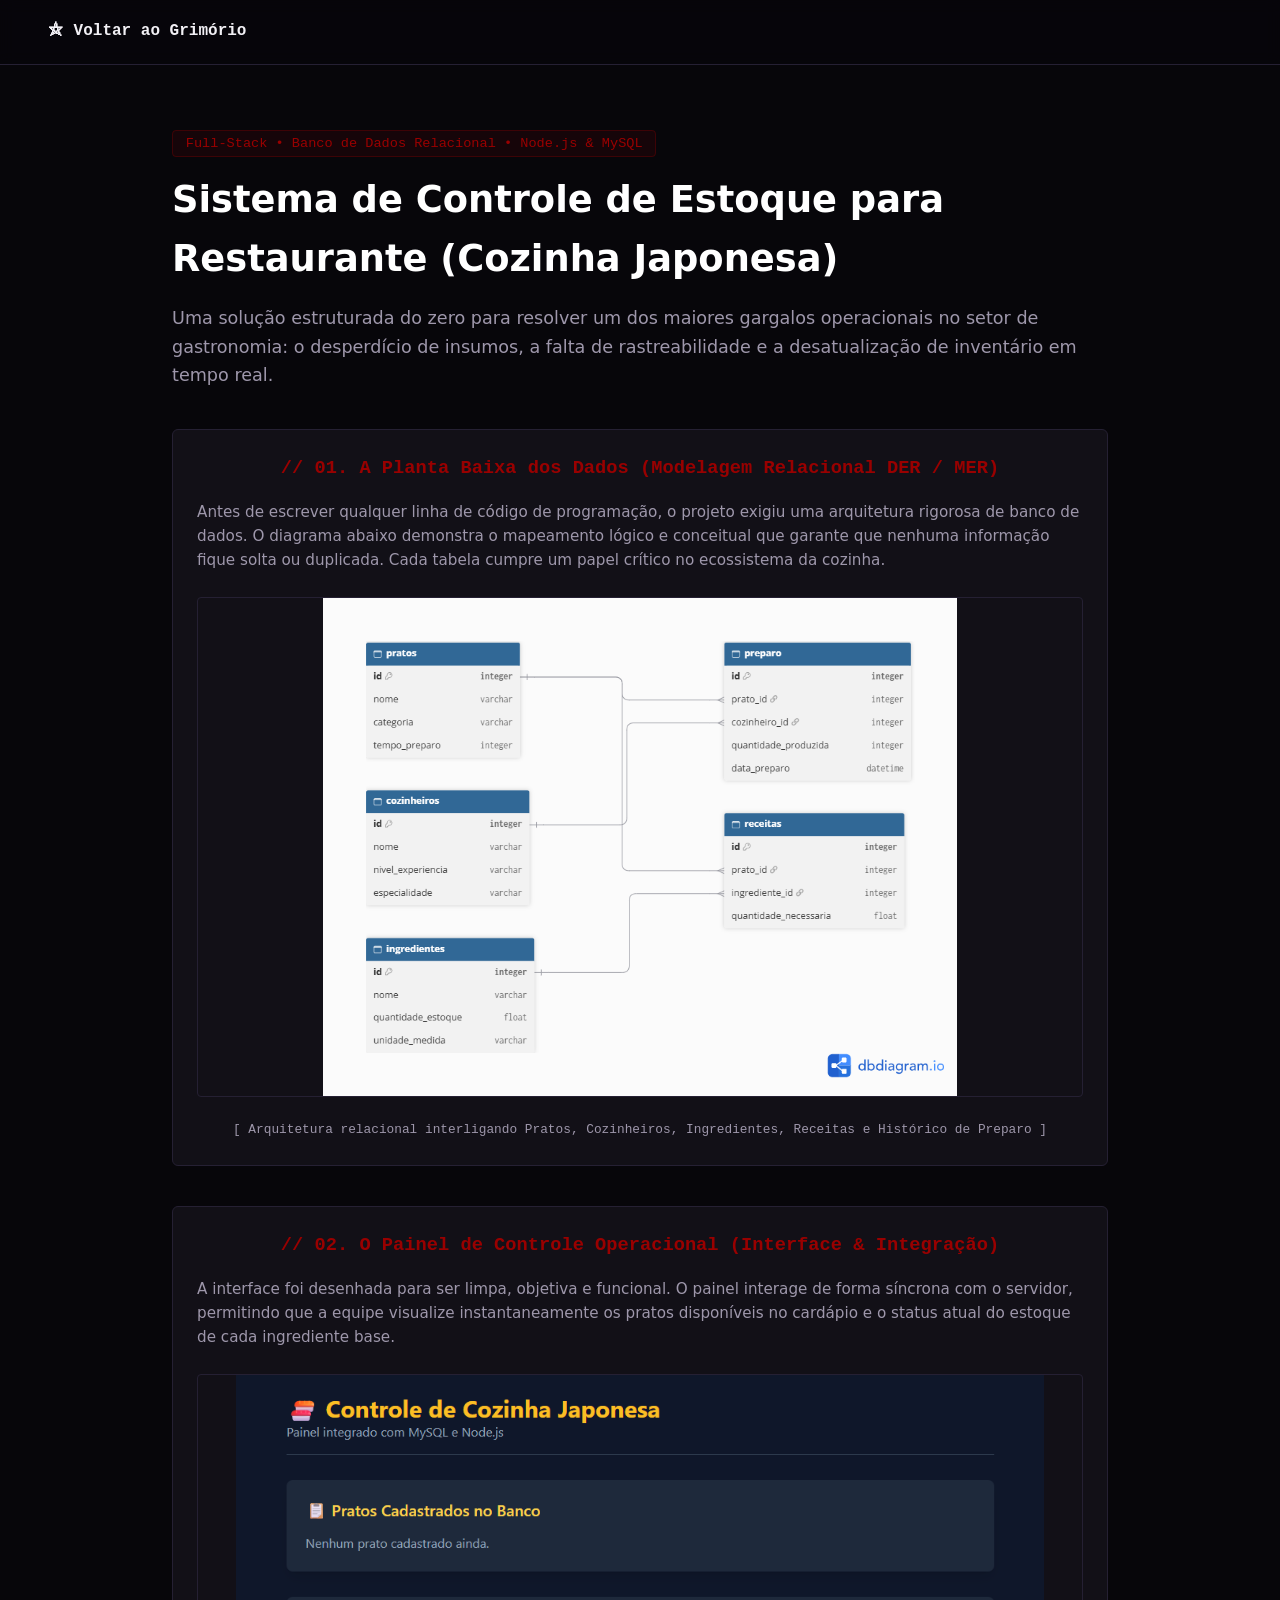
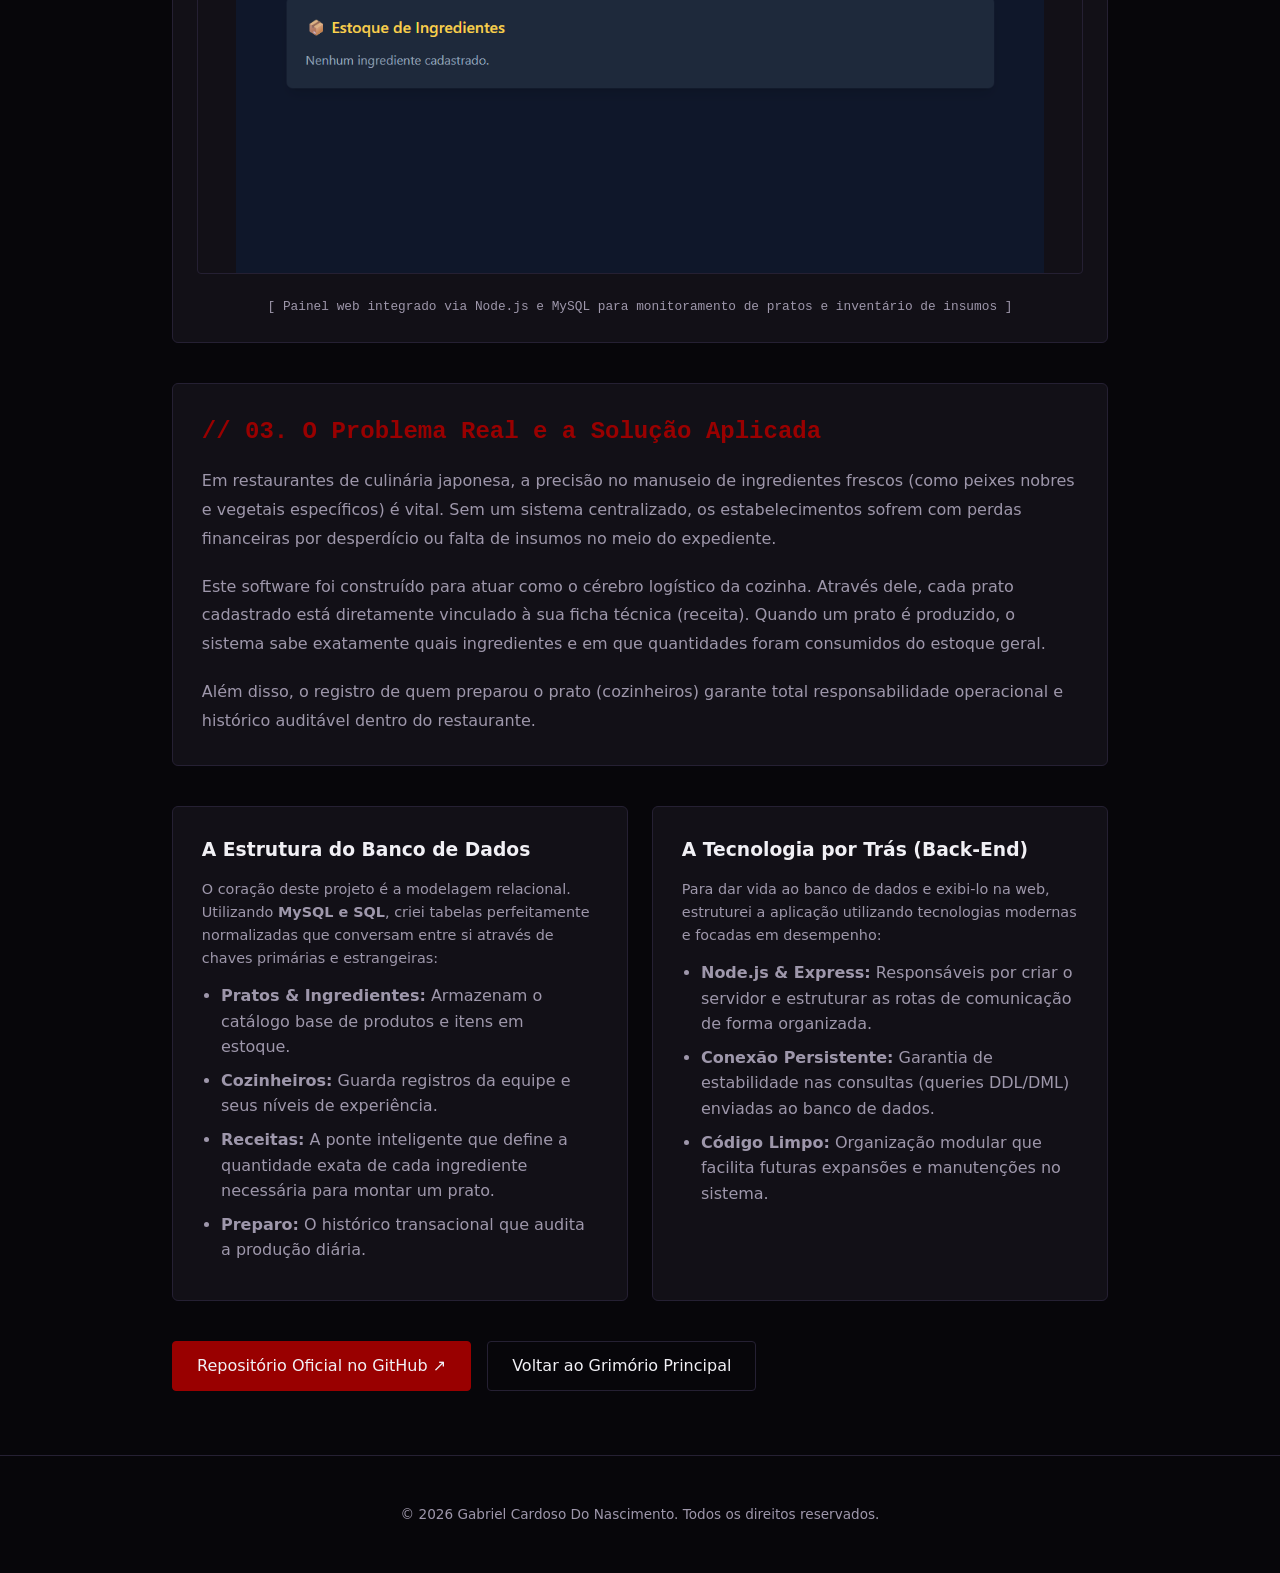
==== projeto-cozinha.html @ 2a51ca3d "Portfólio estruturado e finalizado com páginas de projetos" ====
<!DOCTYPE html>
<html lang="pt-BR">
<head>
  <meta charset="UTF-8">
  <meta name="viewport" content="width=device-width, initial-scale=1.0">
  <title>Sistema de Controle de Estoque para Restaurante | Gabriel Cardoso</title>
  <link rel="stylesheet" href="css/variables.css">
  <link rel="stylesheet" href="css/main.css">
</head>
<body>

  <!-- ANIMAÇÃO DE ENTRADA: PORTÕES DO INFERNO -->
  <div id="gate-overlay" class="gate-overlay">
    <div class="gate-left"></div>
    <div class="gate-right"></div>
    <div class="gate-lock">
      <div class="sigil-emblem">
        <span class="sigil-core">🜏</span>
      </div>
      <span class="lock-text">DESVENDANDO MÓDULO BACK-END</span>
    </div>
  </div>

  <header class="navbar">
    <a href="index.html" class="logo">⛤ Voltar ao Grimório</a>
  </header>

  <main class="container section">
    <span class="badge-tag">Full-Stack &bull; Banco de Dados Relacional &bull; Node.js & MySQL</span>
    
    <h1 style="font-size: 2.3rem; margin: 1rem 0; color: #fff;">Sistema de Controle de Estoque para Restaurante (Cozinha Japonesa)</h1>
    <p style="color: var(--text-muted); margin-bottom: 2.5rem; font-size: 1.1rem; line-height: 1.6;">
      Uma solução estruturada do zero para resolver um dos maiores gargalos operacionais no setor de gastronomia: o desperdício de insumos, a falta de rastreabilidade e a desatualização de inventário em tempo real.
    </p>

    <!-- Seção de Demonstração: Modelo Relacional DER / MER -->
    <div class="card" style="margin-bottom: 2.5rem; text-align: center; padding: 1.5rem;">
      <h3 style="font-family: var(--font-mono); color: var(--accent-blood); margin-bottom: 1rem;">// 01. A Planta Baixa dos Dados (Modelagem Relacional DER / MER)</h3>
      <p style="color: var(--text-muted); font-size: 0.95rem; margin-bottom: 1.5rem; text-align: left; line-height: 1.6;">
        Antes de escrever qualquer linha de código de programação, o projeto exigiu uma arquitetura rigorosa de banco de dados. O diagrama abaixo demonstra o mapeamento lógico e conceitual que garante que nenhuma informação fique solta ou duplicada. Cada tabela cumpre um papel crítico no ecossistema da cozinha.
      </p>
      <img src="assets/cozinha-mer.png" alt="Diagrama DER do Sistema de Cozinha" style="width: 100%; max-height: 500px; object-fit: contain; border-radius: 4px; border: 1px solid var(--border-subtle);" onerror="this.src='https://via.placeholder.com/800x450/121017/990000?text=Adicione+a+imagem+do+diagrama+DER+na+pasta+assets'">
      <p style="font-family: var(--font-mono); font-size: 0.8rem; color: var(--text-muted); margin-top: 1rem;">[ Arquitetura relacional interligando Pratos, Cozinheiros, Ingredientes, Receitas e Histórico de Preparo ]</p>
    </div>

    <!-- Seção de Demonstração: Painel da Aplicação -->
    <div class="card" style="margin-bottom: 2.5rem; text-align: center; padding: 1.5rem;">
      <h3 style="font-family: var(--font-mono); color: var(--accent-blood); margin-bottom: 1rem;">// 02. O Painel de Controle Operacional (Interface & Integração)</h3>
      <p style="color: var(--text-muted); font-size: 0.95rem; margin-bottom: 1.5rem; text-align: left; line-height: 1.6;">
        A interface foi desenhada para ser limpa, objetiva e funcional. O painel interage de forma síncrona com o servidor, permitindo que a equipe visualize instantaneamente os pratos disponíveis no cardápio e o status atual do estoque de cada ingrediente base.
      </p>
      <img src="assets/cozinha-painel.png" alt="Painel do Controle de Cozinha Japonesa" style="width: 100%; max-height: 500px; object-fit: contain; border-radius: 4px; border: 1px solid var(--border-subtle);" onerror="this.src='https://via.placeholder.com/800x450/121017/990000?text=Adicione+o+print+do+painel+na+pasta+assets'">
      <p style="font-family: var(--font-mono); font-size: 0.8rem; color: var(--text-muted); margin-top: 1rem;">[ Painel web integrado via Node.js e MySQL para monitoramento de pratos e inventário de insumos ]</p>
    </div>

    <!-- Exposição detalhada em linguagem acessível -->
    <div class="card" style="margin-bottom: 2.5rem;">
      <h2 style="margin-bottom: 1rem;">// 03. O Problema Real e a Solução Aplicada</h2>
      <p style="color: var(--text-muted); line-height: 1.8; margin-bottom: 1.2rem;">
        Em restaurantes de culinária japonesa, a precisão no manuseio de ingredientes frescos (como peixes nobres e vegetais específicos) é vital. Sem um sistema centralizado, os estabelecimentos sofrem com perdas financeiras por desperdício ou falta de insumos no meio do expediente. 
      </p>
      <p style="color: var(--text-muted); line-height: 1.8; margin-bottom: 1.2rem;">
        Este software foi construído para atuar como o cérebro logístico da cozinha. Através dele, cada prato cadastrado está diretamente vinculado à sua ficha técnica (receita). Quando um prato é produzido, o sistema sabe exatamente quais ingredientes e em que quantidades foram consumidos do estoque geral.
      </p>
      <p style="color: var(--text-muted); line-height: 1.8;">
        Além disso, o registro de quem preparou o prato (cozinheiros) garante total responsabilidade operacional e histórico auditável dentro do restaurante.
      </p>
    </div>

    <!-- Grid Detalhado de Engenharia e Banco de Dados -->
    <div class="skills-grid" style="margin-bottom: 2.5rem;">
      <div class="skill-category">
        <h3>A Estrutura do Banco de Dados</h3>
        <p style="color: var(--text-muted); font-size: 0.9rem; margin-top: 0.8rem; line-height: 1.6;">
          O coração deste projeto é a modelagem relacional. Utilizando <strong>MySQL e SQL</strong>, criei tabelas perfeitamente normalizadas que conversam entre si através de chaves primárias e estrangeiras:
        </p>
        <ul style="list-style: disc; margin-left: 1.2rem; margin-top: 0.8rem; color: var(--text-muted);">
          <li style="margin-bottom: 0.5rem;"><strong>Pratos & Ingredientes:</strong> Armazenam o catálogo base de produtos e itens em estoque.</li>
          <li style="margin-bottom: 0.5rem;"><strong>Cozinheiros:</strong> Guarda registros da equipe e seus níveis de experiência.</li>
          <li style="margin-bottom: 0.5rem;"><strong>Receitas:</strong> A ponte inteligente que define a quantidade exata de cada ingrediente necessária para montar um prato.</li>
          <li style="margin-bottom: 0.5rem;"><strong>Preparo:</strong> O histórico transacional que audita a produção diária.</li>
        </ul>
      </div>

      <div class="skill-category">
        <h3>A Tecnologia por Trás (Back-End)</h3>
        <p style="color: var(--text-muted); font-size: 0.9rem; margin-top: 0.8rem; line-height: 1.6;">
          Para dar vida ao banco de dados e exibi-lo na web, estruturei a aplicação utilizando tecnologias modernas e focadas em desempenho:
        </p>
        <ul style="list-style: disc; margin-left: 1.2rem; margin-top: 0.8rem; color: var(--text-muted);">
          <li style="margin-bottom: 0.5rem;"><strong>Node.js & Express:</strong> Responsáveis por criar o servidor e estruturar as rotas de comunicação de forma organizada.</li>
          <li style="margin-bottom: 0.5rem;"><strong>Conexão Persistente:</strong> Garantia de estabilidade nas consultas (queries DDL/DML) enviadas ao banco de dados.</li>
          <li style="margin-bottom: 0.5rem;"><strong>Código Limpo:</strong> Organização modular que facilita futuras expansões e manutenções no sistema.</li>
        </ul>
      </div>
    </div>

    <div class="hero-actions" style="justify-content: flex-start;">
      <a href="https://github.com/EzaquielAngel/Sistema-Profissional-de-Cozinha" target="_blank" class="btn btn-primary">Repositório Oficial no GitHub ↗</a>
      <a href="index.html" class="btn btn-outline">Voltar ao Grimório Principal</a>
    </div>
  </main>

  <footer class="footer">
    <p>&copy; 2026 Gabriel Cardoso Do Nascimento. Todos os direitos reservados.</p>
  </footer>

  <script>
    // Script de abertura automática do portal infernal
    document.addEventListener('DOMContentLoaded', () => {
      const gateOverlay = document.getElementById('gate-overlay');
      if (gateOverlay) {
        setTimeout(() => {
          gateOverlay.classList.add('open');
        }, 150);
      }
    });
  </script>
</body>
</html>
---- css/variables.css ----
:root {
  --bg-deep: #07060a;
  --bg-surface: #121017;
  --border-subtle: #252033;
  --accent-blood: #990000;
  --accent-glow: rgba(153, 0, 0, 0.25);
  --text-main: #f1f0f5;
  --text-muted: #9e97ab;
  --font-mono: 'Courier New', Courier, monospace;
}
---- css/main.css ----
html {
  scroll-behavior: smooth;
}

* {
  margin: 0;
  padding: 0;
  box-sizing: border-box;
}

body {
  background-color: var(--bg-deep);
  color: var(--text-main);
  font-family: system-ui, -apple-system, sans-serif;
  line-height: 1.6;
  overflow-x: hidden;
}
* {
  margin: 0;
  padding: 0;
  box-sizing: border-box;
}

body {
  background-color: var(--bg-deep);
  color: var(--text-main);
  font-family: system-ui, -apple-system, sans-serif;
  line-height: 1.6;
  overflow-x: hidden;
}

/* --- ANIMAÇÃO INFERNAL DE ENTRADA (PORTÕES DO INFERNO) --- */
.gate-overlay {
  position: fixed;
  top: 0;
  left: 0;
  width: 100vw;
  height: 100vh;
  z-index: 9999;
  display: flex;
  justify-content: center;
  align-items: center;
  pointer-events: none;
  visibility: visible;
  opacity: 1;
  transition: opacity 0.6s ease 0.7s, visibility 0.6s ease 0.7s;
}

.gate-overlay.open {
  opacity: 0;
  visibility: hidden;
}

.gate-left, .gate-right {
  position: absolute;
  top: 0;
  width: 50vw;
  height: 100vh;
  background: #030205;
  border-bottom: 4px solid #8B0000;
  box-shadow: inset 0 0 80px rgba(139, 0, 0, 0.4);
  transition: transform 0.7s cubic-bezier(0.77, 0, 0.175, 1);
}

.gate-left { 
  left: 0; 
  border-right: 3px solid #ff1a1a; 
  background-image: linear-gradient(to right, #030205, #0f070a);
}

.gate-right { 
  right: 0; 
  border-left: 3px solid #ff1a1a; 
  background-image: linear-gradient(to left, #030205, #0f070a);
}

.gate-lock {
  position: relative;
  z-index: 10000;
  text-align: center;
  color: #ff1a1a;
  font-family: var(--font-mono);
  transition: opacity 0.4s ease, transform 0.4s ease;
}

/* Sigilo Estilizado (Substitui os Emojis) */
.sigil-emblem {
  width: 70px;
  height: 70px;
  margin: 0 auto 1rem auto;
  border: 2px solid #ff1a1a;
  transform: rotate(45deg);
  display: flex;
  justify-content: center;
  align-items: center;
  box-shadow: 0 0 20px rgba(255, 26, 26, 0.6);
  animation: pulse-infernal 0.8s infinite alternate;
  background: rgba(153, 0, 0, 0.15);
}

.sigil-core {
  font-size: 1.8rem;
  color: #ff1a1a;
  transform: rotate(-45deg);
  text-shadow: 0 0 10px #ff1a1a;
  font-weight: bold;
}

.lock-text {
  font-size: 0.85rem;
  letter-spacing: 3px;
  text-shadow: 0 0 10px #ff1a1a;
  text-transform: uppercase;
}

@keyframes pulse-infernal {
  0% { transform: rotate(45deg) scale(1); filter: drop-shadow(0 0 5px #ff1a1a); }
  100% { transform: rotate(45deg) scale(1.12); filter: drop-shadow(0 0 18px #ff1a1a); }
}

.gate-overlay.open .gate-left {
  transform: translateX(-100%);
}

.gate-overlay.open .gate-right {
  transform: translateX(100%);
}

.gate-overlay.open .gate-lock {
  opacity: 0;
  transform: scale(1.3);
}

/* --- LAYOUT DO PORTFÓLIO --- */
.container {
  max-width: 1000px;
  margin: 0 auto;
  padding: 4rem 2rem;
}

h2 {
  font-size: 1.5rem;
  color: var(--accent-blood);
  margin-bottom: 1.5rem;
  font-family: var(--font-mono);
}

.navbar {
  display: flex;
  justify-content: space-between;
  align-items: center;
  padding: 1.2rem 3rem;
  background: rgba(7, 6, 10, 0.9);
  backdrop-filter: blur(8px);
  position: sticky;
  top: 0;
  border-bottom: 1px solid var(--border-subtle);
  z-index: 1000;
}

.logo {
  font-family: var(--font-mono);
  font-weight: bold;
  color: var(--text-main);
  text-decoration: none;
}

.nav-links {
  display: flex;
  list-style: none;
  gap: 2rem;
}

.nav-links a {
  color: var(--text-muted);
  text-decoration: none;
  font-size: 0.9rem;
  transition: color 0.2s;
}

.nav-links a:hover {
  color: var(--text-main);
}

.hero {
  min-height: 70vh;
  display: flex;
  align-items: center;
  justify-content: center;
  text-align: center;
  padding: 2rem;
  background: radial-gradient(circle at center, rgba(153, 0, 0, 0.12) 0%, var(--bg-deep) 70%);
}

.badge-tag {
  font-family: var(--font-mono);
  font-size: 0.85rem;
  color: var(--accent-blood);
  background: rgba(153, 0, 0, 0.1);
  padding: 0.3rem 0.8rem;
  border-radius: 4px;
  border: 1px solid rgba(153, 0, 0, 0.3);
}

.hero h1 {
  font-size: 2.8rem;
  margin: 1rem 0;
  color: #fff;
}

.hero p {
  color: var(--text-muted);
  max-width: 600px;
  margin: 0 auto 2rem auto;
}

.hero-actions {
  display: flex;
  justify-content: center;
  gap: 1rem;
}

.btn {
  display: inline-block;
  padding: 0.7rem 1.5rem;
  border-radius: 4px;
  text-decoration: none;
  font-weight: 500;
  transition: all 0.2s ease;
  cursor: pointer;
}

.btn-primary {
  background-color: var(--accent-blood);
  color: var(--text-main);
  border: 1px solid var(--accent-blood);
}

.btn-primary:hover {
  background-color: #b30000;
  box-shadow: 0 0 12px var(--accent-glow);
}

.btn-outline {
  background-color: transparent;
  color: var(--text-main);
  border: 1px solid var(--border-subtle);
}

.btn-outline:hover {
  border-color: var(--accent-blood);
  color: var(--accent-blood);
}

.card, .skill-category, .project-card {
  background: var(--bg-surface);
  border: 1px solid var(--border-subtle);
  padding: 1.8rem;
  border-radius: 6px;
  transition: border-color 0.3s ease, transform 0.3s ease;
}

.card:hover, .project-card:hover, .skill-category:hover {
  border-color: var(--accent-blood);
  transform: translateY(-3px);
  box-shadow: 0 0 15px var(--accent-glow);
}

.skills-grid, .projects-grid {
  display: grid;
  grid-template-columns: repeat(auto-fit, minmax(280px, 1fr));
  gap: 1.5rem;
}

.skill-category ul {
  list-style: none;
  margin-top: 1rem;
  color: var(--text-muted);
}

.skill-category li {
  margin-bottom: 0.4rem;
}

.project-card {
  cursor: pointer;
}

.project-card h3 {
  color: var(--text-main);
  margin-bottom: 0.8rem;
}

.project-cat {
  font-family: var(--font-mono);
  font-size: 0.75rem;
  color: var(--accent-blood);
  text-transform: uppercase;
}

.project-card p {
  color: var(--text-muted);
  font-size: 0.95rem;
  margin-bottom: 1.2rem;
}

.tech-list {
  display: flex;
  gap: 0.5rem;
  list-style: none;
  flex-wrap: wrap;
  margin-bottom: 1.5rem;
}

.tech-list li {
  background: rgba(37, 32, 51, 0.5);
  font-size: 0.75rem;
  padding: 0.2rem 0.6rem;
  border-radius: 3px;
  color: var(--text-muted);
  font-family: var(--font-mono);
}

.link-detail {
  color: var(--text-main);
  font-size: 0.9rem;
  font-weight: 500;
  font-family: var(--font-mono);
}

.contact-card {
  text-align: center;
  padding: 2.5rem;
}

.contact-card p {
  color: var(--text-muted);
  margin-bottom: 1.5rem;
}

.contact-links {
  display: flex;
  justify-content: center;
  gap: 1rem;
}

.footer {
  text-align: center;
  padding: 3rem;
  color: var(--text-muted);
  border-top: 1px solid var(--border-subtle);
  font-size: 0.85rem;
}
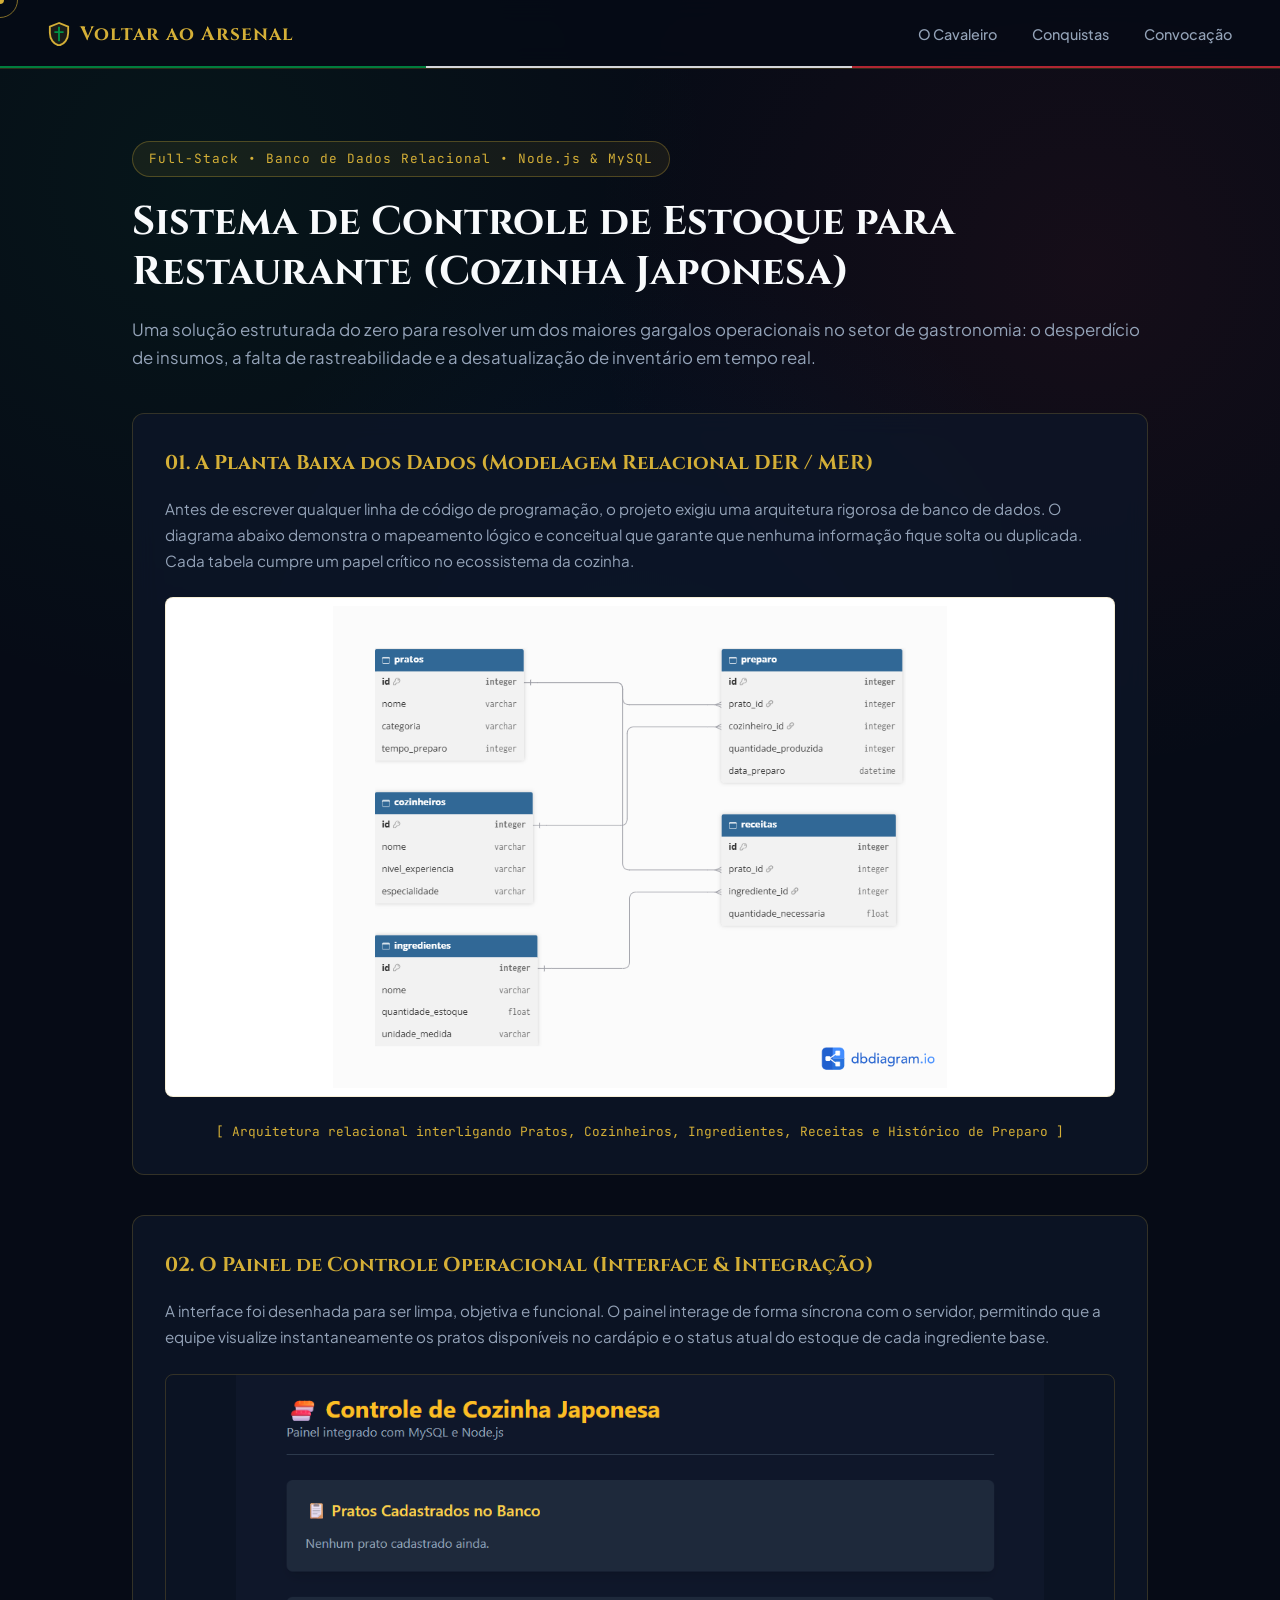
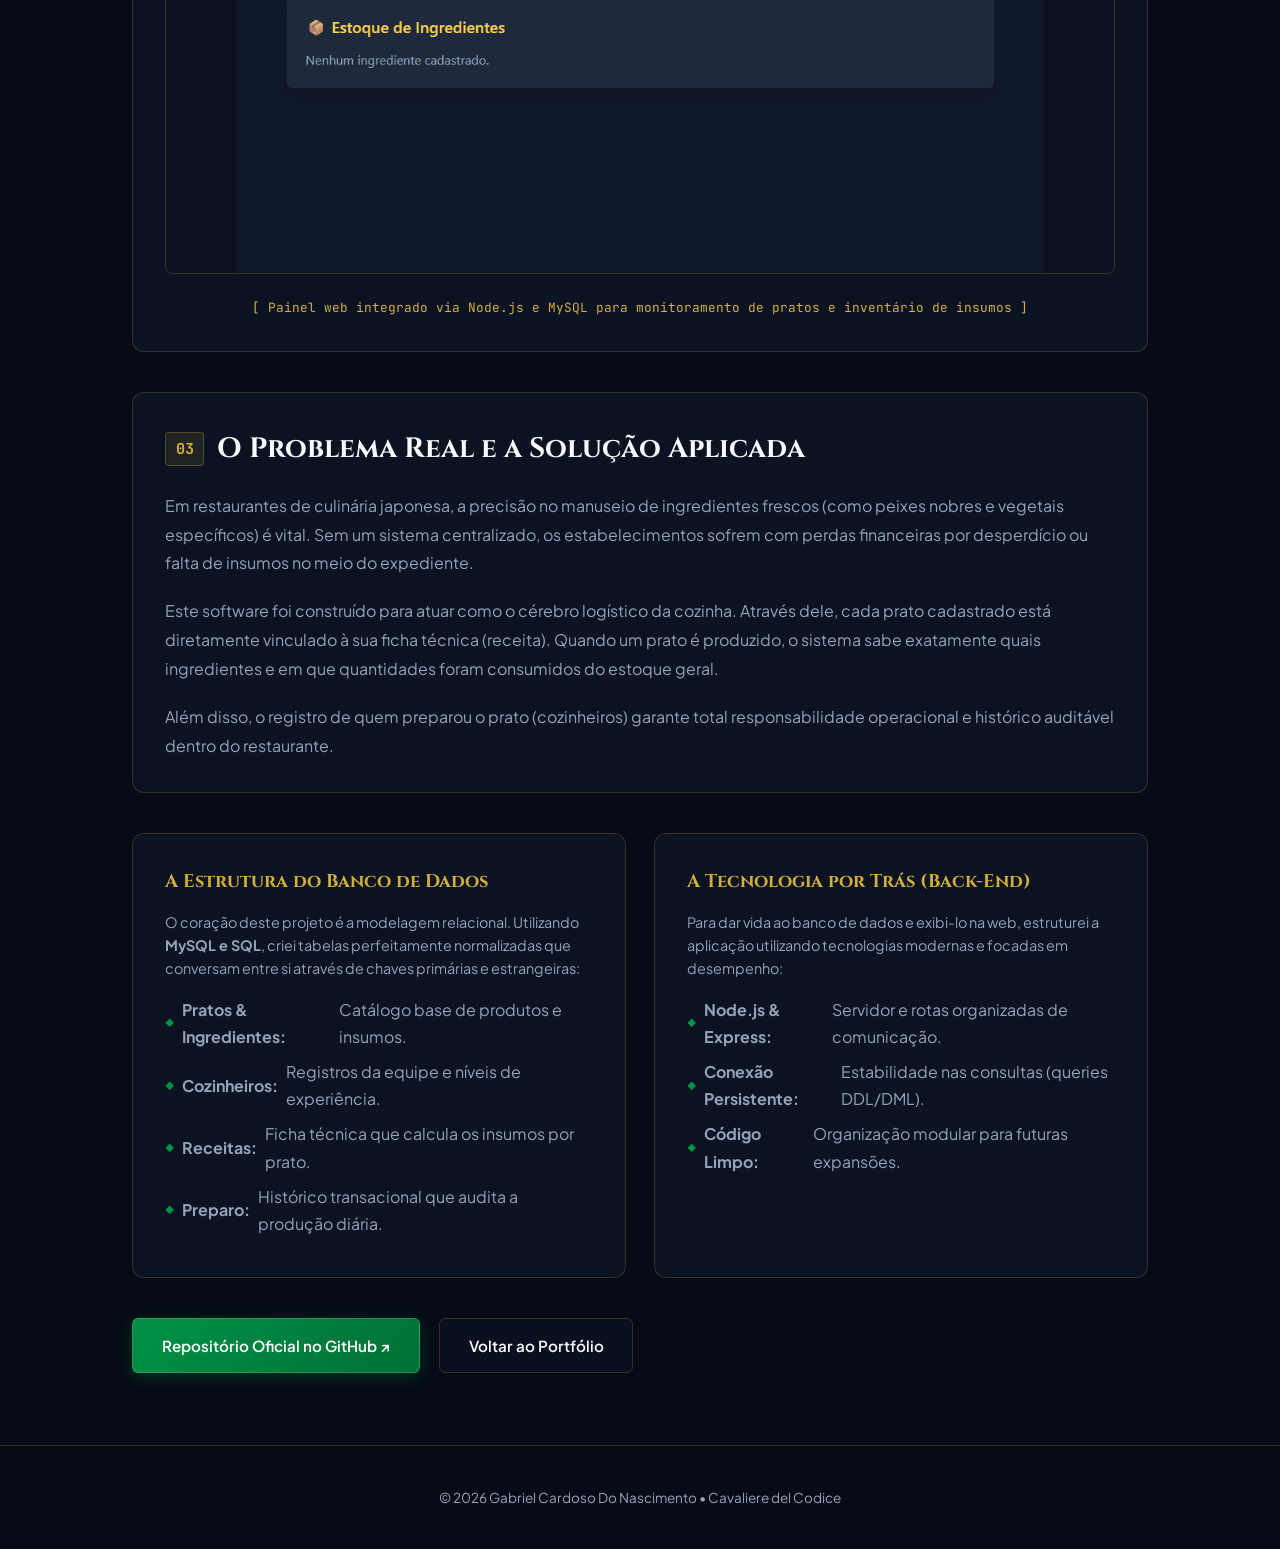
==== commit 6c3e5e0b: "Redesign completo com tema Cavaliere Azzurro" ====
--- a/projeto-cozinha.html
+++ b/projeto-cozinha.html
@@ -9,55 +9,87 @@
 </head>
 <body>
 
-  <!-- ANIMAÇÃO DE ENTRADA: PORTÕES DO INFERNO -->
+  <!-- CURSOR PERSONALIZADO -->
+  <div class="cursor-dot" id="cursor-dot"></div>
+  <div class="cursor-ring" id="cursor-ring"></div>
+
+  <!-- ANIMAÇÃO DE ENTRADA: ESTANDARTE DO CAVALEIRO -->
   <div id="gate-overlay" class="gate-overlay">
     <div class="gate-left"></div>
     <div class="gate-right"></div>
     <div class="gate-lock">
-      <div class="sigil-emblem">
-        <span class="sigil-core">🜏</span>
+      <div class="crest-shield">
+        <div class="italy-ribbon"><span></span><span></span><span></span></div>
+        <span class="crest-initials">GN</span>
       </div>
-      <span class="lock-text">DESVENDANDO MÓDULO BACK-END</span>
+      <span class="lock-text">CARREGANDO ESTRATÉGIA BACK-END</span>
     </div>
   </div>
 
   <header class="navbar">
-    <a href="index.html" class="logo">⛤ Voltar ao Grimório</a>
+    <a href="index.html" class="logo">
+      <svg width="22" height="24" viewBox="0 0 24 26" fill="none" xmlns="http://www.w3.org/2000/svg">
+        <path d="M12 1L2 5V12C2 18.5 6.3 24.3 12 25.5C17.7 24.3 22 18.5 22 12V5L12 1Z" stroke="#d4af37" stroke-width="2" fill="rgba(212,175,55,0.1)"/>
+        <path d="M12 5V21M7 11H17" stroke="#009246" stroke-width="2"/>
+      </svg>
+      Voltar ao Arsenal
+    </a>
+    <nav>
+      <ul class="nav-links">
+        <li><a href="index.html#sobre">O Cavaleiro</a></li>
+        <li><a href="index.html#projetos">Conquistas</a></li>
+        <li><a href="index.html#contato">Convocação</a></li>
+      </ul>
+    </nav>
   </header>
 
   <main class="container section">
     <span class="badge-tag">Full-Stack &bull; Banco de Dados Relacional &bull; Node.js & MySQL</span>
     
-    <h1 style="font-size: 2.3rem; margin: 1rem 0; color: #fff;">Sistema de Controle de Estoque para Restaurante (Cozinha Japonesa)</h1>
-    <p style="color: var(--text-muted); margin-bottom: 2.5rem; font-size: 1.1rem; line-height: 1.6;">
+    <h1 style="font-family: var(--font-display); font-size: clamp(1.8rem, 4vw, 2.5rem); margin: 1.2rem 0; color: var(--italy-white); line-height: 1.25;">
+      Sistema de Controle de Estoque para Restaurante (Cozinha Japonesa)
+    </h1>
+    <p style="color: var(--text-muted); margin-bottom: 2.5rem; font-size: 1.05rem; line-height: 1.7;">
       Uma solução estruturada do zero para resolver um dos maiores gargalos operacionais no setor de gastronomia: o desperdício de insumos, a falta de rastreabilidade e a desatualização de inventário em tempo real.
     </p>
 
     <!-- Seção de Demonstração: Modelo Relacional DER / MER -->
-    <div class="card" style="margin-bottom: 2.5rem; text-align: center; padding: 1.5rem;">
-      <h3 style="font-family: var(--font-mono); color: var(--accent-blood); margin-bottom: 1rem;">// 01. A Planta Baixa dos Dados (Modelagem Relacional DER / MER)</h3>
-      <p style="color: var(--text-muted); font-size: 0.95rem; margin-bottom: 1.5rem; text-align: left; line-height: 1.6;">
+    <div class="card reveal" style="margin-bottom: 2.5rem; text-align: center; padding: 2rem;">
+      <div class="section-header" style="margin-bottom: 1rem;">
+        <h3 style="font-family: var(--font-display); color: var(--accent-gold); font-size: 1.25rem;">
+          01. A Planta Baixa dos Dados (Modelagem Relacional DER / MER)
+        </h3>
+      </div>
+      <p style="color: var(--text-muted); font-size: 0.95rem; margin-bottom: 1.5rem; text-align: left; line-height: 1.7;">
         Antes de escrever qualquer linha de código de programação, o projeto exigiu uma arquitetura rigorosa de banco de dados. O diagrama abaixo demonstra o mapeamento lógico e conceitual que garante que nenhuma informação fique solta ou duplicada. Cada tabela cumpre um papel crítico no ecossistema da cozinha.
       </p>
-      <img src="assets/cozinha-mer.png" alt="Diagrama DER do Sistema de Cozinha" style="width: 100%; max-height: 500px; object-fit: contain; border-radius: 4px; border: 1px solid var(--border-subtle);" onerror="this.src='https://via.placeholder.com/800x450/121017/990000?text=Adicione+a+imagem+do+diagrama+DER+na+pasta+assets'">
-      <p style="font-family: var(--font-mono); font-size: 0.8rem; color: var(--text-muted); margin-top: 1rem;">[ Arquitetura relacional interligando Pratos, Cozinheiros, Ingredientes, Receitas e Histórico de Preparo ]</p>
+      <img src="assets/cozinha-mer.png" alt="Diagrama DER do Sistema de Cozinha" style="width: 100%; max-height: 500px; object-fit: contain; border-radius: 8px; border: 1px solid var(--border-subtle); background: #fff; padding: 0.5rem;" onerror="this.src='https://via.placeholder.com/800x450/0d1628/d4af37?text=Diagrama+DER+do+Sistema'">
+      <p style="font-family: var(--font-mono); font-size: 0.8rem; color: var(--accent-gold); margin-top: 1rem;">
+        [ Arquitetura relacional interligando Pratos, Cozinheiros, Ingredientes, Receitas e Histórico de Preparo ]
+      </p>
     </div>
 
     <!-- Seção de Demonstração: Painel da Aplicação -->
-    <div class="card" style="margin-bottom: 2.5rem; text-align: center; padding: 1.5rem;">
-      <h3 style="font-family: var(--font-mono); color: var(--accent-blood); margin-bottom: 1rem;">// 02. O Painel de Controle Operacional (Interface & Integração)</h3>
-      <p style="color: var(--text-muted); font-size: 0.95rem; margin-bottom: 1.5rem; text-align: left; line-height: 1.6;">
+    <div class="card reveal" style="margin-bottom: 2.5rem; text-align: center; padding: 2rem;">
+      <div class="section-header" style="margin-bottom: 1rem;">
+        <h3 style="font-family: var(--font-display); color: var(--accent-gold); font-size: 1.25rem;">
+          02. O Painel de Controle Operacional (Interface & Integração)
+        </h3>
+      </div>
+      <p style="color: var(--text-muted); font-size: 0.95rem; margin-bottom: 1.5rem; text-align: left; line-height: 1.7;">
         A interface foi desenhada para ser limpa, objetiva e funcional. O painel interage de forma síncrona com o servidor, permitindo que a equipe visualize instantaneamente os pratos disponíveis no cardápio e o status atual do estoque de cada ingrediente base.
       </p>
-      <img src="assets/cozinha-painel.png" alt="Painel do Controle de Cozinha Japonesa" style="width: 100%; max-height: 500px; object-fit: contain; border-radius: 4px; border: 1px solid var(--border-subtle);" onerror="this.src='https://via.placeholder.com/800x450/121017/990000?text=Adicione+o+print+do+painel+na+pasta+assets'">
-      <p style="font-family: var(--font-mono); font-size: 0.8rem; color: var(--text-muted); margin-top: 1rem;">[ Painel web integrado via Node.js e MySQL para monitoramento de pratos e inventário de insumos ]</p>
+      <img src="assets/cozinha-painel.png" alt="Painel do Controle de Cozinha Japonesa" style="width: 100%; max-height: 500px; object-fit: contain; border-radius: 8px; border: 1px solid var(--border-subtle);" onerror="this.src='https://via.placeholder.com/800x450/0d1628/d4af37?text=Painel+de+Controle+Operacional'">
+      <p style="font-family: var(--font-mono); font-size: 0.8rem; color: var(--accent-gold); margin-top: 1rem;">
+        [ Painel web integrado via Node.js e MySQL para monitoramento de pratos e inventário de insumos ]
+      </p>
     </div>
 
     <!-- Exposição detalhada em linguagem acessível -->
-    <div class="card" style="margin-bottom: 2.5rem;">
-      <h2 style="margin-bottom: 1rem;">// 03. O Problema Real e a Solução Aplicada</h2>
+    <div class="card reveal" style="margin-bottom: 2.5rem;">
+      <h2 style="margin-bottom: 1.2rem;"><span class="sec-num">03</span> O Problema Real e a Solução Aplicada</h2>
       <p style="color: var(--text-muted); line-height: 1.8; margin-bottom: 1.2rem;">
-        Em restaurantes de culinária japonesa, a precisão no manuseio de ingredientes frescos (como peixes nobres e vegetais específicos) é vital. Sem um sistema centralizado, os estabelecimentos sofrem com perdas financeiras por desperdício ou falta de insumos no meio do expediente. 
+        Em restaurantes de culinária japonesa, a precisão no manuseio de ingredientes frescos (como peixes nobres e vegetais específicos) é vital. Sem um sistema centralizado, os estabelecimentos sofrem com perdas financeiras por desperdício ou falta de insumos no meio do expediente.
       </p>
       <p style="color: var(--text-muted); line-height: 1.8; margin-bottom: 1.2rem;">
         Este software foi construído para atuar como o cérebro logístico da cozinha. Através dele, cada prato cadastrado está diretamente vinculado à sua ficha técnica (receita). Quando um prato é produzido, o sistema sabe exatamente quais ingredientes e em que quantidades foram consumidos do estoque geral.
@@ -68,52 +100,85 @@
     </div>
 
     <!-- Grid Detalhado de Engenharia e Banco de Dados -->
-    <div class="skills-grid" style="margin-bottom: 2.5rem;">
+    <div class="skills-grid reveal" style="margin-bottom: 2.5rem;">
       <div class="skill-category">
         <h3>A Estrutura do Banco de Dados</h3>
-        <p style="color: var(--text-muted); font-size: 0.9rem; margin-top: 0.8rem; line-height: 1.6;">
+        <p style="color: var(--text-muted); font-size: 0.9rem; margin-bottom: 1rem; line-height: 1.6;">
           O coração deste projeto é a modelagem relacional. Utilizando <strong>MySQL e SQL</strong>, criei tabelas perfeitamente normalizadas que conversam entre si através de chaves primárias e estrangeiras:
         </p>
-        <ul style="list-style: disc; margin-left: 1.2rem; margin-top: 0.8rem; color: var(--text-muted);">
-          <li style="margin-bottom: 0.5rem;"><strong>Pratos & Ingredientes:</strong> Armazenam o catálogo base de produtos e itens em estoque.</li>
-          <li style="margin-bottom: 0.5rem;"><strong>Cozinheiros:</strong> Guarda registros da equipe e seus níveis de experiência.</li>
-          <li style="margin-bottom: 0.5rem;"><strong>Receitas:</strong> A ponte inteligente que define a quantidade exata de cada ingrediente necessária para montar um prato.</li>
-          <li style="margin-bottom: 0.5rem;"><strong>Preparo:</strong> O histórico transacional que audita a produção diária.</li>
+        <ul>
+          <li><strong>Pratos & Ingredientes:</strong> Catálogo base de produtos e insumos.</li>
+          <li><strong>Cozinheiros:</strong> Registros da equipe e níveis de experiência.</li>
+          <li><strong>Receitas:</strong> Ficha técnica que calcula os insumos por prato.</li>
+          <li><strong>Preparo:</strong> Histórico transacional que audita a produção diária.</li>
         </ul>
       </div>
 
       <div class="skill-category">
         <h3>A Tecnologia por Trás (Back-End)</h3>
-        <p style="color: var(--text-muted); font-size: 0.9rem; margin-top: 0.8rem; line-height: 1.6;">
+        <p style="color: var(--text-muted); font-size: 0.9rem; margin-bottom: 1rem; line-height: 1.6;">
           Para dar vida ao banco de dados e exibi-lo na web, estruturei a aplicação utilizando tecnologias modernas e focadas em desempenho:
         </p>
-        <ul style="list-style: disc; margin-left: 1.2rem; margin-top: 0.8rem; color: var(--text-muted);">
-          <li style="margin-bottom: 0.5rem;"><strong>Node.js & Express:</strong> Responsáveis por criar o servidor e estruturar as rotas de comunicação de forma organizada.</li>
-          <li style="margin-bottom: 0.5rem;"><strong>Conexão Persistente:</strong> Garantia de estabilidade nas consultas (queries DDL/DML) enviadas ao banco de dados.</li>
-          <li style="margin-bottom: 0.5rem;"><strong>Código Limpo:</strong> Organização modular que facilita futuras expansões e manutenções no sistema.</li>
+        <ul>
+          <li><strong>Node.js & Express:</strong> Servidor e rotas organizadas de comunicação.</li>
+          <li><strong>Conexão Persistente:</strong> Estabilidade nas consultas (queries DDL/DML).</li>
+          <li><strong>Código Limpo:</strong> Organização modular para futuras expansões.</li>
         </ul>
       </div>
     </div>
 
     <div class="hero-actions" style="justify-content: flex-start;">
       <a href="https://github.com/EzaquielAngel/Sistema-Profissional-de-Cozinha" target="_blank" class="btn btn-primary">Repositório Oficial no GitHub ↗</a>
-      <a href="index.html" class="btn btn-outline">Voltar ao Grimório Principal</a>
+      <a href="index.html" class="btn btn-outline">Voltar ao Portfólio</a>
     </div>
   </main>
 
   <footer class="footer">
-    <p>&copy; 2026 Gabriel Cardoso Do Nascimento. Todos os direitos reservados.</p>
+    <p>&copy; 2026 Gabriel Cardoso Do Nascimento &bull; Cavaliere del Codice</p>
   </footer>
 
   <script>
-    // Script de abertura automática do portal infernal
     document.addEventListener('DOMContentLoaded', () => {
+      // 1. Estandarte de Entrada
       const gateOverlay = document.getElementById('gate-overlay');
       if (gateOverlay) {
-        setTimeout(() => {
-          gateOverlay.classList.add('open');
-        }, 150);
+        setTimeout(() => gateOverlay.classList.add('open'), 250);
       }
+
+      // 2. Cursor Personalizado
+      const dot = document.getElementById('cursor-dot');
+      const ring = document.getElementById('cursor-ring');
+      if (dot && ring && window.matchMedia('(pointer: fine)').matches) {
+        window.addEventListener('mousemove', (e) => {
+          dot.style.left = `${e.clientX}px`;
+          dot.style.top = `${e.clientY}px`;
+          ring.animate({ left: `${e.clientX}px`, top: `${e.clientY}px` }, { duration: 180, fill: 'forwards' });
+        });
+        document.addEventListener('mouseover', (e) => {
+          if (e.target.closest('a, button, .card, .skill-category')) {
+            ring.classList.add('active');
+          } else {
+            ring.classList.remove('active');
+          }
+        });
+      }
+
+      // 3. Efeito Spotlight
+      document.addEventListener('mousemove', (e) => {
+        document.querySelectorAll('.card, .skill-category').forEach((card) => {
+          const rect = card.getBoundingClientRect();
+          card.style.setProperty('--mouse-x', `${e.clientX - rect.left}px`);
+          card.style.setProperty('--mouse-y', `${e.clientY - rect.top}px`);
+        });
+      });
+
+      // 4. Scroll Reveal
+      const observer = new IntersectionObserver((entries) => {
+        entries.forEach((entry) => {
+          if (entry.isIntersecting) entry.target.classList.add('visible');
+        });
+      }, { threshold: 0.1 });
+      document.querySelectorAll('.reveal').forEach((el) => observer.observe(el));
     });
   </script>
 </body>
--- a/css/variables.css
+++ b/css/variables.css
@@ -1,10 +1,26 @@
+@import url('https://fonts.googleapis.com/css2?family=Cinzel:wght@600;700;800&family=JetBrains+Mono:wght@400;500&family=Plus+Jakarta+Sans:wght@400;500;600;700&display=swap');
+
 :root {
-  --bg-deep: #07060a;
-  --bg-surface: #121017;
-  --border-subtle: #252033;
-  --accent-blood: #990000;
-  --accent-glow: rgba(153, 0, 0, 0.25);
-  --text-main: #f1f0f5;
-  --text-muted: #9e97ab;
-  --font-mono: 'Courier New', Courier, monospace;
+  /* Paleta Azzurro Noturno & Cavalaria */
+  --bg-deep: #060b16;
+  --bg-surface: rgba(13, 22, 40, 0.78);
+  --bg-surface-hover: rgba(20, 34, 61, 0.9);
+  
+  /* Cores da Itália & Ouro Medieval */
+  --italy-green: #009246;
+  --italy-white: #f8fafc;
+  --italy-red: #ce2b37;
+  --accent-gold: #d4af37;
+  --accent-azzurro: #0066cc;
+  
+  /* Textos e Bordas */
+  --text-main: #f1f5f9;
+  --text-muted: #94a3b8;
+  --border-subtle: rgba(212, 175, 55, 0.2);
+  --border-glow: rgba(212, 175, 55, 0.55);
+  
+  /* Tipografia */
+  --font-display: 'Cinzel', serif;
+  --font-sans: 'Plus Jakarta Sans', system-ui, -apple-system, sans-serif;
+  --font-mono: 'JetBrains Mono', monospace;
 }
--- a/css/main.css
+++ b/css/main.css
@@ -11,31 +11,62 @@
 body {
   background-color: var(--bg-deep);
   color: var(--text-main);
-  font-family: system-ui, -apple-system, sans-serif;
-  line-height: 1.6;
+  font-family: var(--font-sans);
+  line-height: 1.7;
   overflow-x: hidden;
-}
-* {
-  margin: 0;
-  padding: 0;
-  box-sizing: border-box;
-}
-
-body {
-  background-color: var(--bg-deep);
-  color: var(--text-main);
-  font-family: system-ui, -apple-system, sans-serif;
-  line-height: 1.6;
-  overflow-x: hidden;
-}
-
-/* --- ANIMAÇÃO INFERNAL DE ENTRADA (PORTÕES DO INFERNO) --- */
-.gate-overlay {
+  background-image: 
+    radial-gradient(circle at 15% 20%, rgba(0, 146, 70, 0.08) 0%, transparent 40%),
+    radial-gradient(circle at 85% 30%, rgba(206, 43, 55, 0.08) 0%, transparent 40%),
+    radial-gradient(circle at 50% 80%, rgba(0, 102, 204, 0.1) 0%, transparent 50%);
+  background-attachment: fixed;
+}
+
+/* --- CURSOR PERSONALIZADO (Desktop) --- */
+@media (pointer: fine) {
+  body, a, button, .project-card {
+    cursor: none;
+  }
+}
+
+.cursor-dot {
   position: fixed;
   top: 0;
   left: 0;
-  width: 100vw;
-  height: 100vh;
+  width: 8px;
+  height: 8px;
+  background-color: var(--accent-gold);
+  border-radius: 50%;
+  pointer-events: none;
+  z-index: 99999;
+  transform: translate(-50%, -50%);
+  transition: width 0.2s, height 0.2s, background-color 0.2s;
+}
+
+.cursor-ring {
+  position: fixed;
+  top: 0;
+  left: 0;
+  width: 36px;
+  height: 36px;
+  border: 1.5px solid rgba(212, 175, 55, 0.6);
+  border-radius: 50%;
+  pointer-events: none;
+  z-index: 99998;
+  transform: translate(-50%, -50%);
+  transition: width 0.25s ease, height 0.25s ease, border-color 0.25s ease, background-color 0.25s ease;
+}
+
+.cursor-ring.active {
+  width: 54px;
+  height: 54px;
+  border-color: var(--italy-green);
+  background-color: rgba(0, 146, 70, 0.1);
+}
+
+/* --- ANIMAÇÃO DE ENTRADA: O ESTANDARTE DO CAVALEIRO --- */
+.gate-overlay {
+  position: fixed;
+  inset: 0;
   z-index: 9999;
   display: flex;
   justify-content: center;
@@ -56,252 +87,467 @@
   top: 0;
   width: 50vw;
   height: 100vh;
-  background: #030205;
-  border-bottom: 4px solid #8B0000;
-  box-shadow: inset 0 0 80px rgba(139, 0, 0, 0.4);
-  transition: transform 0.7s cubic-bezier(0.77, 0, 0.175, 1);
-}
-
-.gate-left { 
-  left: 0; 
-  border-right: 3px solid #ff1a1a; 
-  background-image: linear-gradient(to right, #030205, #0f070a);
-}
-
-.gate-right { 
-  right: 0; 
-  border-left: 3px solid #ff1a1a; 
-  background-image: linear-gradient(to left, #030205, #0f070a);
+  background: #040811;
+  transition: transform 0.8s cubic-bezier(0.77, 0, 0.175, 1);
+}
+
+.gate-left {
+  left: 0;
+  border-right: 3px solid var(--italy-green);
+  background-image: linear-gradient(135deg, #040811 60%, rgba(0, 146, 70, 0.18));
+}
+
+.gate-right {
+  right: 0;
+  border-left: 3px solid var(--italy-red);
+  background-image: linear-gradient(225deg, #040811 60%, rgba(206, 43, 55, 0.18));
 }
 
 .gate-lock {
   position: relative;
   z-index: 10000;
   text-align: center;
-  color: #ff1a1a;
+  transition: opacity 0.4s ease, transform 0.4s ease;
+}
+
+.crest-shield {
+  width: 84px;
+  height: 96px;
+  margin: 0 auto 1.2rem auto;
+  background: linear-gradient(145deg, #0f1b33, #060b16);
+  border: 2px solid var(--accent-gold);
+  border-radius: 8px 8px 42px 42px;
+  display: flex;
+  flex-direction: column;
+  justify-content: center;
+  align-items: center;
+  box-shadow: 0 0 25px rgba(212, 175, 55, 0.35);
+  animation: shield-pulse 1s infinite alternate;
+  position: relative;
+  overflow: hidden;
+}
+
+.italy-ribbon {
+  display: flex;
+  width: 100%;
+  height: 6px;
+  position: absolute;
+  top: 0;
+}
+.italy-ribbon span:nth-child(1) { flex: 1; background: var(--italy-green); }
+.italy-ribbon span:nth-child(2) { flex: 1; background: var(--italy-white); }
+.italy-ribbon span:nth-child(3) { flex: 1; background: var(--italy-red); }
+
+.crest-initials {
+  font-family: var(--font-display);
+  font-size: 1.6rem;
+  font-weight: 800;
+  color: var(--accent-gold);
+  letter-spacing: 2px;
+}
+
+.lock-text {
   font-family: var(--font-mono);
-  transition: opacity 0.4s ease, transform 0.4s ease;
-}
-
-/* Sigilo Estilizado (Substitui os Emojis) */
-.sigil-emblem {
-  width: 70px;
-  height: 70px;
-  margin: 0 auto 1rem auto;
-  border: 2px solid #ff1a1a;
-  transform: rotate(45deg);
-  display: flex;
-  justify-content: center;
-  align-items: center;
-  box-shadow: 0 0 20px rgba(255, 26, 26, 0.6);
-  animation: pulse-infernal 0.8s infinite alternate;
-  background: rgba(153, 0, 0, 0.15);
-}
-
-.sigil-core {
-  font-size: 1.8rem;
-  color: #ff1a1a;
-  transform: rotate(-45deg);
-  text-shadow: 0 0 10px #ff1a1a;
-  font-weight: bold;
-}
-
-.lock-text {
-  font-size: 0.85rem;
+  font-size: 0.8rem;
   letter-spacing: 3px;
-  text-shadow: 0 0 10px #ff1a1a;
+  color: var(--italy-white);
   text-transform: uppercase;
 }
 
-@keyframes pulse-infernal {
-  0% { transform: rotate(45deg) scale(1); filter: drop-shadow(0 0 5px #ff1a1a); }
-  100% { transform: rotate(45deg) scale(1.12); filter: drop-shadow(0 0 18px #ff1a1a); }
-}
-
-.gate-overlay.open .gate-left {
-  transform: translateX(-100%);
-}
-
-.gate-overlay.open .gate-right {
-  transform: translateX(100%);
-}
-
-.gate-overlay.open .gate-lock {
-  opacity: 0;
-  transform: scale(1.3);
-}
-
-/* --- LAYOUT DO PORTFÓLIO --- */
-.container {
-  max-width: 1000px;
-  margin: 0 auto;
-  padding: 4rem 2rem;
-}
-
-h2 {
-  font-size: 1.5rem;
-  color: var(--accent-blood);
-  margin-bottom: 1.5rem;
-  font-family: var(--font-mono);
-}
-
+@keyframes shield-pulse {
+  0% { transform: scale(1); box-shadow: 0 0 15px rgba(212, 175, 55, 0.3); }
+  100% { transform: scale(1.08); box-shadow: 0 0 30px rgba(212, 175, 55, 0.65); }
+}
+
+.gate-overlay.open .gate-left { transform: translateX(-100%); }
+.gate-overlay.open .gate-right { transform: translateX(100%); }
+.gate-overlay.open .gate-lock { opacity: 0; transform: scale(1.2); }
+
+/* --- BARRA DE NAVEGAÇÃO --- */
 .navbar {
   display: flex;
   justify-content: space-between;
   align-items: center;
-  padding: 1.2rem 3rem;
-  background: rgba(7, 6, 10, 0.9);
-  backdrop-filter: blur(8px);
+  padding: 1.1rem 3rem;
+  background: rgba(6, 11, 22, 0.85);
+  backdrop-filter: blur(12px);
   position: sticky;
   top: 0;
   border-bottom: 1px solid var(--border-subtle);
   z-index: 1000;
 }
 
+.navbar::after {
+  content: '';
+  position: absolute;
+  bottom: 0;
+  left: 0;
+  width: 100%;
+  height: 2px;
+  background: linear-gradient(90deg, var(--italy-green) 0%, var(--italy-green) 33.3%, var(--italy-white) 33.3%, var(--italy-white) 66.6%, var(--italy-red) 66.6%, var(--italy-red) 100%);
+  opacity: 0.85;
+}
+
 .logo {
-  font-family: var(--font-mono);
-  font-weight: bold;
-  color: var(--text-main);
+  font-family: var(--font-display);
+  font-weight: 700;
+  font-size: 1.2rem;
+  color: var(--accent-gold);
   text-decoration: none;
+  display: flex;
+  align-items: center;
+  gap: 0.6rem;
+  letter-spacing: 1px;
 }
 
 .nav-links {
   display: flex;
   list-style: none;
-  gap: 2rem;
+  gap: 2.2rem;
 }
 
 .nav-links a {
   color: var(--text-muted);
   text-decoration: none;
   font-size: 0.9rem;
-  transition: color 0.2s;
+  font-weight: 500;
+  position: relative;
+  padding-bottom: 4px;
+  transition: color 0.3s;
+}
+
+.nav-links a::after {
+  content: '';
+  position: absolute;
+  bottom: 0;
+  left: 0;
+  width: 0%;
+  height: 2px;
+  background: var(--accent-gold);
+  transition: width 0.3s ease;
 }
 
 .nav-links a:hover {
-  color: var(--text-main);
-}
-
+  color: var(--italy-white);
+}
+
+.nav-links a:hover::after {
+  width: 100%;
+}
+
+/* --- HERO SECTION & LETRAS ANIMADAS --- */
 .hero {
-  min-height: 70vh;
+  min-height: 82vh;
   display: flex;
   align-items: center;
   justify-content: center;
   text-align: center;
-  padding: 2rem;
-  background: radial-gradient(circle at center, rgba(153, 0, 0, 0.12) 0%, var(--bg-deep) 70%);
+  padding: 4rem 2rem;
+  position: relative;
+  overflow: hidden;
+}
+
+/* Linhas táticas de campo sutil ao fundo */
+.tactical-pitch-bg {
+  position: absolute;
+  width: 600px;
+  height: 600px;
+  border: 1px solid rgba(212, 175, 55, 0.06);
+  border-radius: 50%;
+  pointer-events: none;
+  animation: rotate-slow 60s linear infinite;
+}
+
+.tactical-pitch-bg::before {
+  content: '';
+  position: absolute;
+  inset: 60px;
+  border: 1px dashed rgba(0, 146, 70, 0.12);
+  border-radius: 50%;
+}
+
+@keyframes rotate-slow {
+  from { transform: rotate(0deg); }
+  to { transform: rotate(360deg); }
+}
+
+.hero-content {
+  position: relative;
+  z-index: 2;
+  max-width: 800px;
 }
 
 .badge-tag {
   font-family: var(--font-mono);
-  font-size: 0.85rem;
-  color: var(--accent-blood);
-  background: rgba(153, 0, 0, 0.1);
-  padding: 0.3rem 0.8rem;
-  border-radius: 4px;
-  border: 1px solid rgba(153, 0, 0, 0.3);
+  font-size: 0.8rem;
+  color: var(--accent-gold);
+  background: rgba(212, 175, 55, 0.08);
+  padding: 0.4rem 1rem;
+  border-radius: 99px;
+  border: 1px solid rgba(212, 175, 55, 0.3);
+  display: inline-flex;
+  align-items: center;
+  gap: 0.5rem;
+  letter-spacing: 1px;
 }
 
 .hero h1 {
-  font-size: 2.8rem;
-  margin: 1rem 0;
-  color: #fff;
+  font-family: var(--font-display);
+  font-size: clamp(2.2rem, 5vw, 3.6rem);
+  font-weight: 800;
+  margin: 1.2rem 0;
+  color: var(--italy-white);
+  line-height: 1.2;
+  letter-spacing: 1px;
+}
+
+/* Animação individual de letras */
+.char-animate {
+  display: inline-block;
+  opacity: 0;
+  transform: translateY(22px) rotateX(-40deg);
+  animation: charReveal 0.6s cubic-bezier(0.2, 0.8, 0.2, 1) forwards;
+}
+
+@keyframes charReveal {
+  to {
+    opacity: 1;
+    transform: translateY(0) rotateX(0deg);
+  }
+}
+
+.gold-shimmer {
+  background: linear-gradient(90deg, var(--accent-gold), #fff3b0, var(--accent-gold));
+  background-size: 200% auto;
+  -webkit-background-clip: text;
+  -webkit-text-fill-color: transparent;
+  animation: shimmer 4s linear infinite;
+}
+
+@keyframes shimmer {
+  to { background-position: 200% center; }
 }
 
 .hero p {
   color: var(--text-muted);
-  max-width: 600px;
-  margin: 0 auto 2rem auto;
+  font-size: 1.1rem;
+  max-width: 640px;
+  margin: 0 auto 2.2rem auto;
 }
 
 .hero-actions {
   display: flex;
   justify-content: center;
+  gap: 1.2rem;
+  flex-wrap: wrap;
+}
+
+.btn {
+  display: inline-flex;
+  align-items: center;
+  gap: 0.5rem;
+  padding: 0.85rem 1.8rem;
+  border-radius: 6px;
+  text-decoration: none;
+  font-weight: 600;
+  font-size: 0.95rem;
+  transition: all 0.3s cubic-bezier(0.25, 0.8, 0.25, 1);
+  position: relative;
+  overflow: hidden;
+}
+
+.btn-primary {
+  background: linear-gradient(135deg, var(--italy-green), #007036);
+  color: #fff;
+  border: 1px solid rgba(255, 255, 255, 0.15);
+  box-shadow: 0 4px 15px rgba(0, 146, 70, 0.3);
+}
+
+.btn-primary:hover {
+  transform: translateY(-2px);
+  box-shadow: 0 8px 25px rgba(0, 146, 70, 0.5);
+  border-color: var(--accent-gold);
+}
+
+.btn-outline {
+  background: rgba(13, 22, 40, 0.6);
+  color: var(--italy-white);
+  border: 1px solid var(--border-subtle);
+  backdrop-filter: blur(6px);
+}
+
+.btn-outline:hover {
+  border-color: var(--accent-gold);
+  color: var(--accent-gold);
+  transform: translateY(-2px);
+}
+
+/* --- SEÇÕES E CARDS MODERNOS --- */
+.container {
+  max-width: 1080px;
+  margin: 0 auto;
+  padding: 4.5rem 2rem;
+}
+
+.section-header {
+  display: flex;
+  align-items: center;
+  justify-content: space-between;
+  margin-bottom: 2rem;
+  flex-wrap: wrap;
   gap: 1rem;
 }
 
-.btn {
-  display: inline-block;
-  padding: 0.7rem 1.5rem;
+h2 {
+  font-family: var(--font-display);
+  font-size: 1.75rem;
+  color: var(--italy-white);
+  display: flex;
+  align-items: center;
+  gap: 0.8rem;
+}
+
+h2 span.sec-num {
+  font-family: var(--font-mono);
+  font-size: 0.95rem;
+  color: var(--accent-gold);
+  background: rgba(212, 175, 55, 0.1);
+  padding: 0.2rem 0.6rem;
   border-radius: 4px;
-  text-decoration: none;
-  font-weight: 500;
-  transition: all 0.2s ease;
-  cursor: pointer;
-}
-
-.btn-primary {
-  background-color: var(--accent-blood);
-  color: var(--text-main);
-  border: 1px solid var(--accent-blood);
-}
-
-.btn-primary:hover {
-  background-color: #b30000;
-  box-shadow: 0 0 12px var(--accent-glow);
-}
-
-.btn-outline {
-  background-color: transparent;
-  color: var(--text-main);
-  border: 1px solid var(--border-subtle);
-}
-
-.btn-outline:hover {
-  border-color: var(--accent-blood);
-  color: var(--accent-blood);
+  border: 1px solid rgba(212, 175, 55, 0.3);
 }
 
 .card, .skill-category, .project-card {
   background: var(--bg-surface);
+  backdrop-filter: blur(12px);
   border: 1px solid var(--border-subtle);
-  padding: 1.8rem;
-  border-radius: 6px;
-  transition: border-color 0.3s ease, transform 0.3s ease;
+  padding: 2rem;
+  border-radius: 12px;
+  position: relative;
+  overflow: hidden;
+  transition: transform 0.35s cubic-bezier(0.2, 0.8, 0.2, 1), border-color 0.35s ease, box-shadow 0.35s ease;
+}
+
+/* Efeito de brilho que segue o cursor */
+.card::before, .skill-category::before, .project-card::before {
+  content: '';
+  position: absolute;
+  inset: 0;
+  background: radial-gradient(400px circle at var(--mouse-x, 50%) var(--mouse-y, 50%), rgba(212, 175, 55, 0.12), transparent 60%);
+  opacity: 0;
+  transition: opacity 0.3s;
+  pointer-events: none;
+}
+
+.card:hover::before, .skill-category:hover::before, .project-card:hover::before {
+  opacity: 1;
 }
 
 .card:hover, .project-card:hover, .skill-category:hover {
-  border-color: var(--accent-blood);
-  transform: translateY(-3px);
-  box-shadow: 0 0 15px var(--accent-glow);
-}
-
+  border-color: var(--border-glow);
+  transform: translateY(-5px);
+  box-shadow: 0 12px 30px rgba(0, 0, 0, 0.45);
+}
+
+/* --- ANIMAÇÃO DO CAVALEIRO / ESPADAS PERTO DOS PROJETOS --- */
+.knight-companion {
+  display: flex;
+  align-items: center;
+  gap: 0.8rem;
+  background: rgba(13, 22, 40, 0.85);
+  border: 1px solid var(--border-subtle);
+  padding: 0.5rem 1rem;
+  border-radius: 99px;
+}
+
+.knight-svg {
+  width: 34px;
+  height: 34px;
+  animation: knight-float 3s ease-in-out infinite;
+}
+
+.sword-left {
+  transform-origin: center;
+  animation: sword-clash-left 3.5s ease-in-out infinite;
+}
+
+.sword-right {
+  transform-origin: center;
+  animation: sword-clash-right 3.5s ease-in-out infinite;
+}
+
+@keyframes knight-float {
+  0%, 100% { transform: translateY(0px); }
+  50% { transform: translateY(-4px); }
+}
+
+@keyframes sword-clash-left {
+  0%, 100% { transform: rotate(0deg); }
+  50% { transform: rotate(-8deg); }
+}
+
+@keyframes sword-clash-right {
+  0%, 100% { transform: rotate(0deg); }
+  50% { transform: rotate(8deg); }
+}
+
+.knight-caption {
+  font-family: var(--font-mono);
+  font-size: 0.78rem;
+  color: var(--accent-gold);
+}
+
+/* --- GRIDS & CARDS DE PROJETO --- */
 .skills-grid, .projects-grid {
   display: grid;
-  grid-template-columns: repeat(auto-fit, minmax(280px, 1fr));
-  gap: 1.5rem;
+  grid-template-columns: repeat(auto-fit, minmax(300px, 1fr));
+  gap: 1.8rem;
+}
+
+.skill-category h3 {
+  font-family: var(--font-display);
+  color: var(--accent-gold);
+  font-size: 1.15rem;
+  margin-bottom: 0.8rem;
 }
 
 .skill-category ul {
   list-style: none;
-  margin-top: 1rem;
   color: var(--text-muted);
 }
 
 .skill-category li {
-  margin-bottom: 0.4rem;
-}
-
-.project-card {
-  cursor: pointer;
+  margin-bottom: 0.5rem;
+  display: flex;
+  align-items: center;
+  gap: 0.5rem;
+}
+
+.skill-category li::before {
+  content: '◆';
+  color: var(--italy-green);
+  font-size: 0.7rem;
 }
 
 .project-card h3 {
-  color: var(--text-main);
-  margin-bottom: 0.8rem;
+  font-family: var(--font-display);
+  color: var(--italy-white);
+  font-size: 1.3rem;
+  margin: 0.5rem 0 0.8rem 0;
 }
 
 .project-cat {
   font-family: var(--font-mono);
   font-size: 0.75rem;
-  color: var(--accent-blood);
+  color: var(--accent-gold);
   text-transform: uppercase;
+  letter-spacing: 1px;
 }
 
 .project-card p {
   color: var(--text-muted);
   font-size: 0.95rem;
-  margin-bottom: 1.2rem;
+  margin-bottom: 1.4rem;
 }
 
 .tech-list {
@@ -313,41 +559,74 @@
 }
 
 .tech-list li {
-  background: rgba(37, 32, 51, 0.5);
+  background: rgba(0, 102, 204, 0.15);
+  border: 1px solid rgba(0, 102, 204, 0.3);
   font-size: 0.75rem;
-  padding: 0.2rem 0.6rem;
-  border-radius: 3px;
-  color: var(--text-muted);
+  padding: 0.25rem 0.65rem;
+  border-radius: 4px;
+  color: #cbd5e1;
   font-family: var(--font-mono);
 }
 
 .link-detail {
-  color: var(--text-main);
+  color: var(--accent-gold);
   font-size: 0.9rem;
-  font-weight: 500;
+  font-weight: 600;
   font-family: var(--font-mono);
-}
-
+  display: inline-flex;
+  align-items: center;
+  gap: 0.4rem;
+  transition: gap 0.2s ease;
+}
+
+.project-card:hover .link-detail {
+  gap: 0.8rem;
+}
+
+/* --- REVEAL AO ROLAR A PÁGINA --- */
+.reveal {
+  opacity: 0;
+  transform: translateY(28px);
+  transition: opacity 0.7s ease, transform 0.7s ease;
+}
+
+.reveal.visible {
+  opacity: 1;
+  transform: translateY(0);
+}
+
+/* --- CONTATO E RODAPÉ --- */
 .contact-card {
   text-align: center;
-  padding: 2.5rem;
-}
-
-.contact-card p {
-  color: var(--text-muted);
-  margin-bottom: 1.5rem;
+  padding: 3rem 2rem;
+  border-top: 2px solid var(--italy-green);
+  border-bottom: 2px solid var(--italy-red);
 }
 
 .contact-links {
   display: flex;
   justify-content: center;
-  gap: 1rem;
+  gap: 1.2rem;
+  margin-top: 1.5rem;
+  flex-wrap: wrap;
 }
 
 .footer {
   text-align: center;
-  padding: 3rem;
+  padding: 2.5rem;
   color: var(--text-muted);
   border-top: 1px solid var(--border-subtle);
   font-size: 0.85rem;
+}
+
+/* Responsividade Mobile */
+@media (max-width: 768px) {
+  .navbar {
+    padding: 1rem 1.5rem;
+    flex-direction: column;
+    gap: 0.8rem;
+  }
+  .nav-links {
+    gap: 1.2rem;
+  }
 }
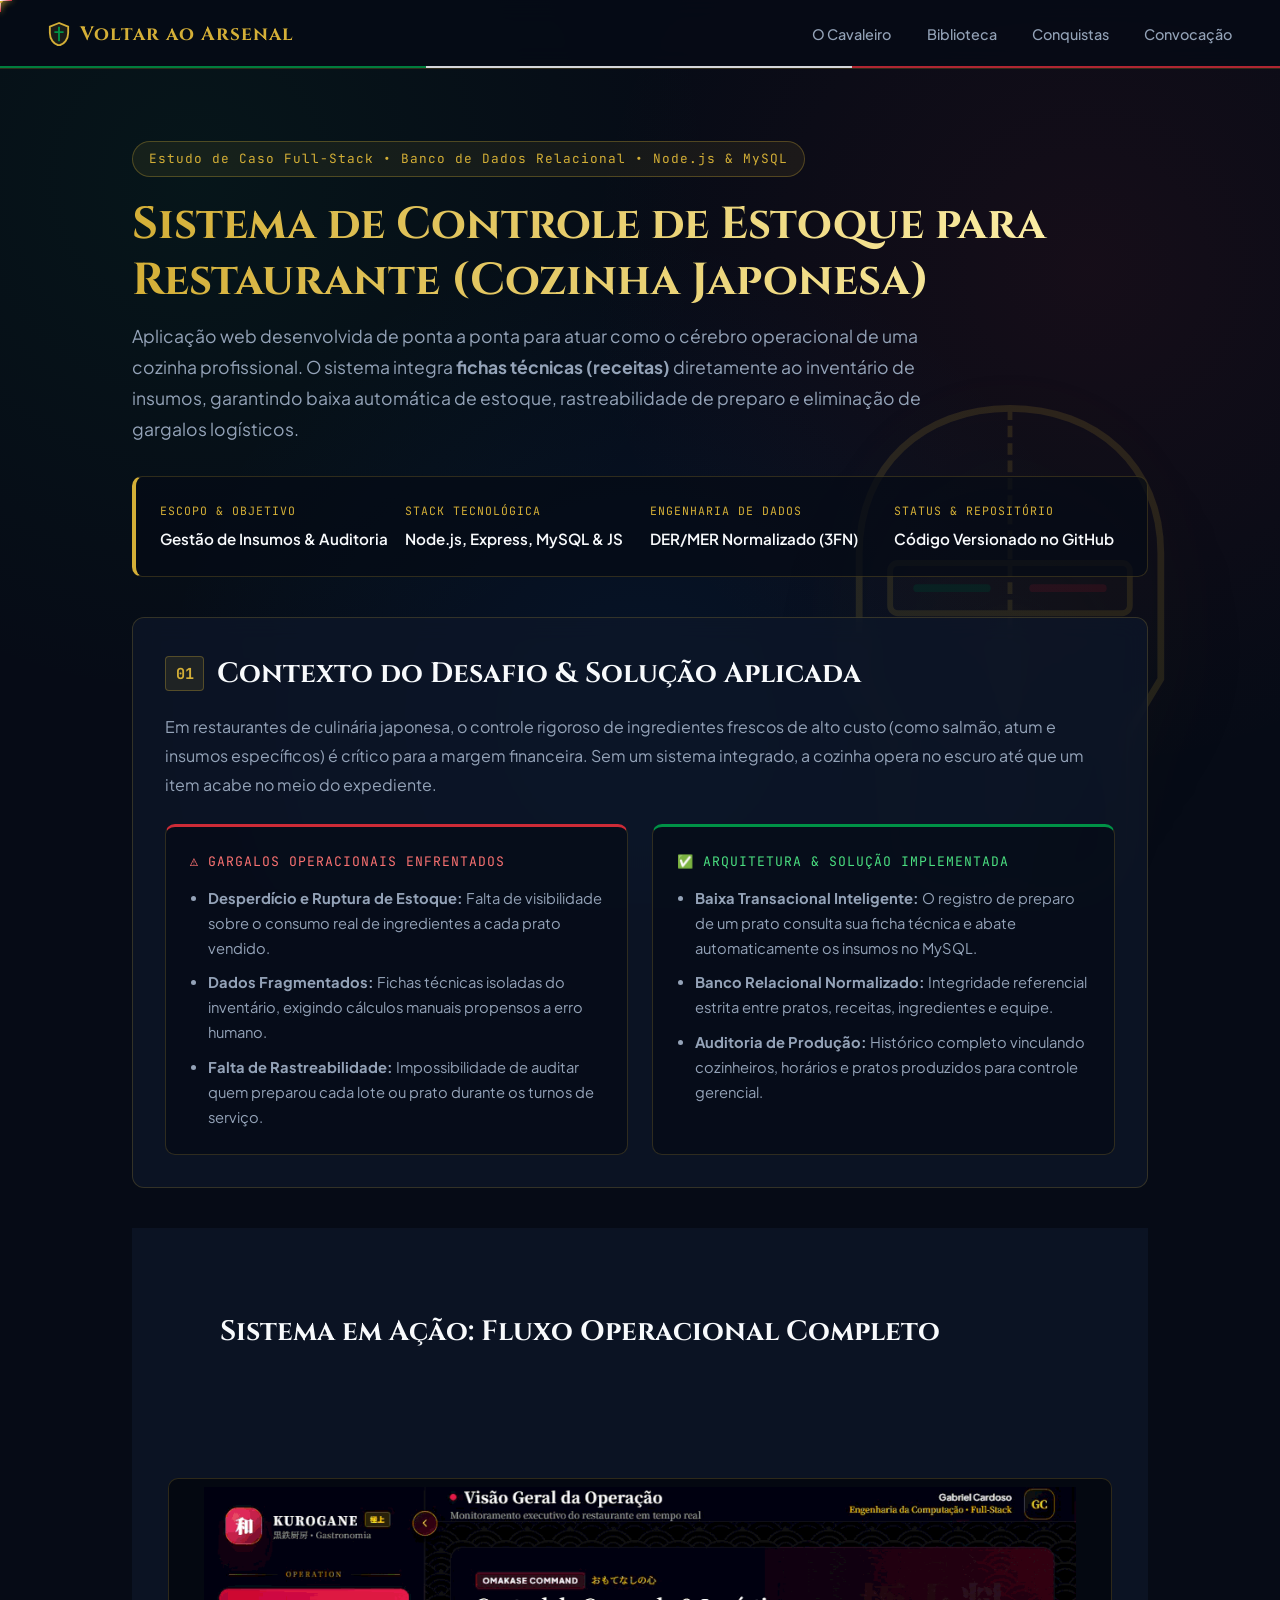
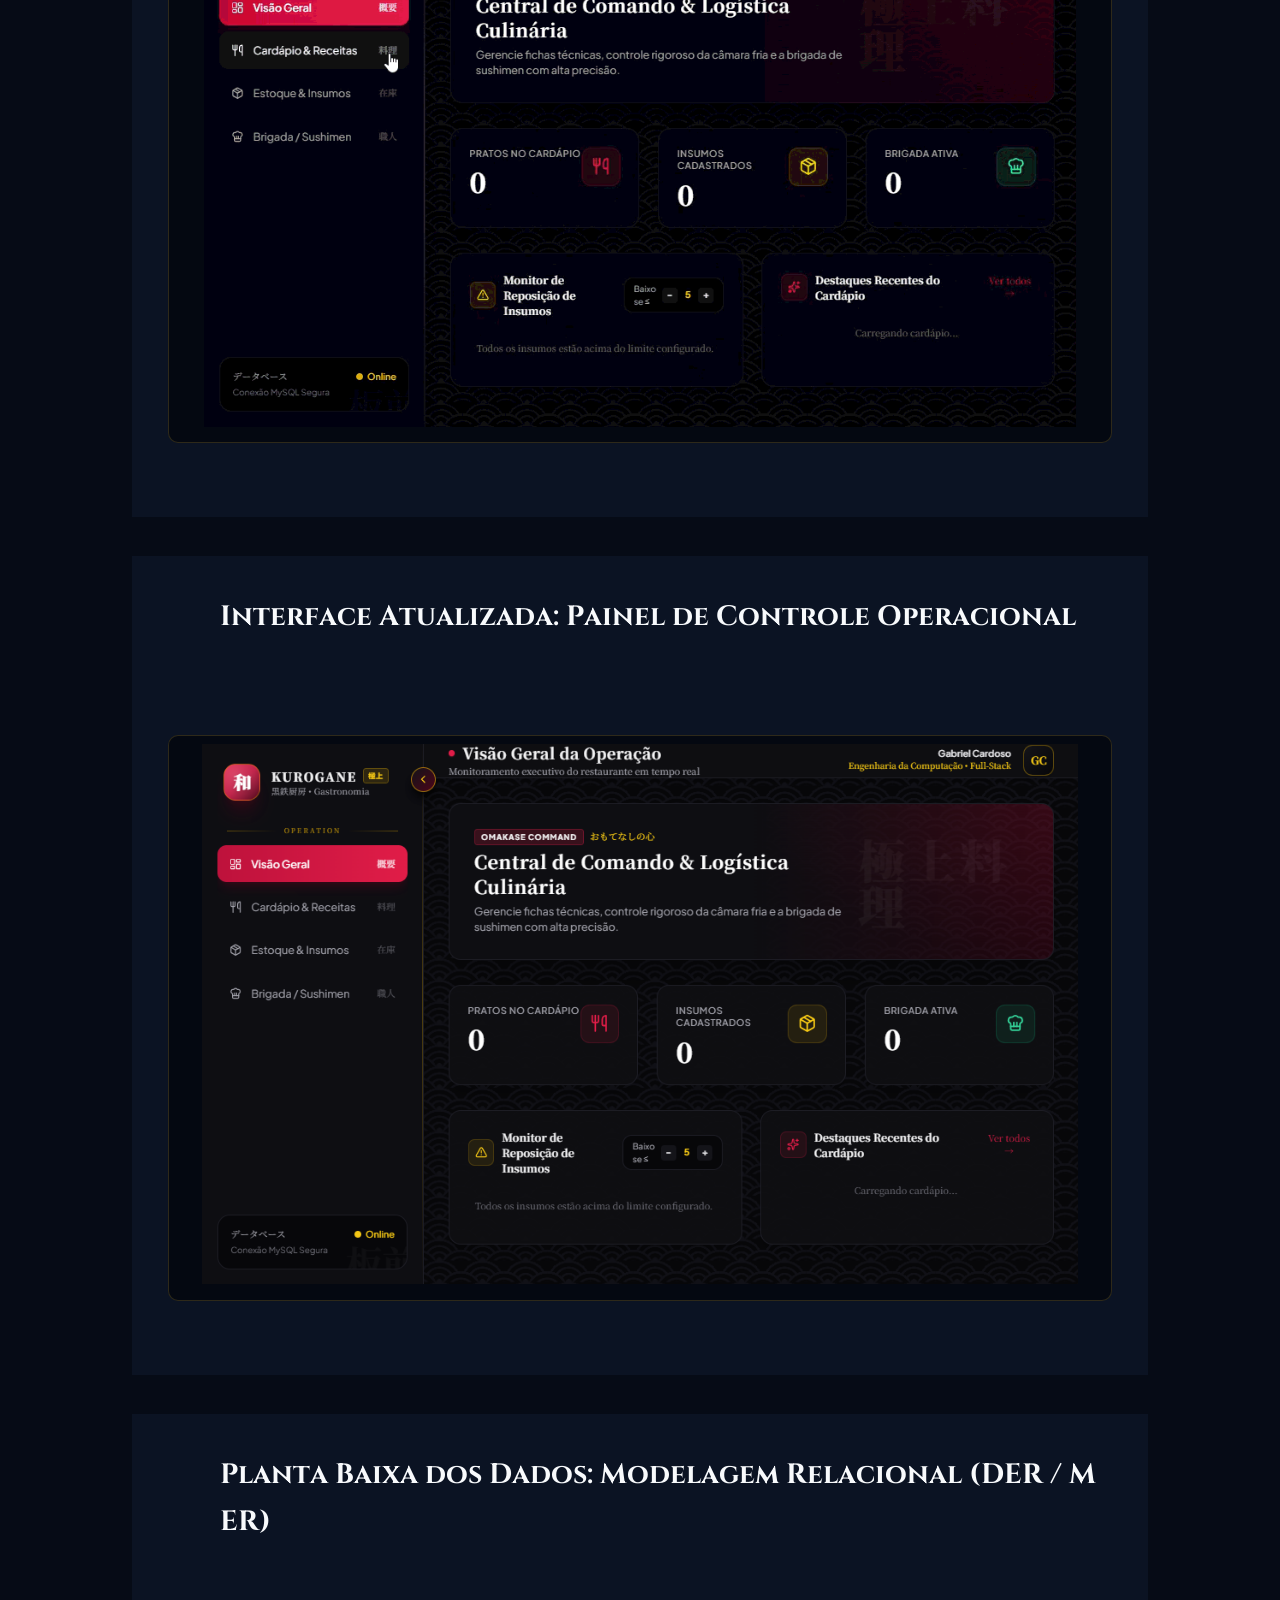
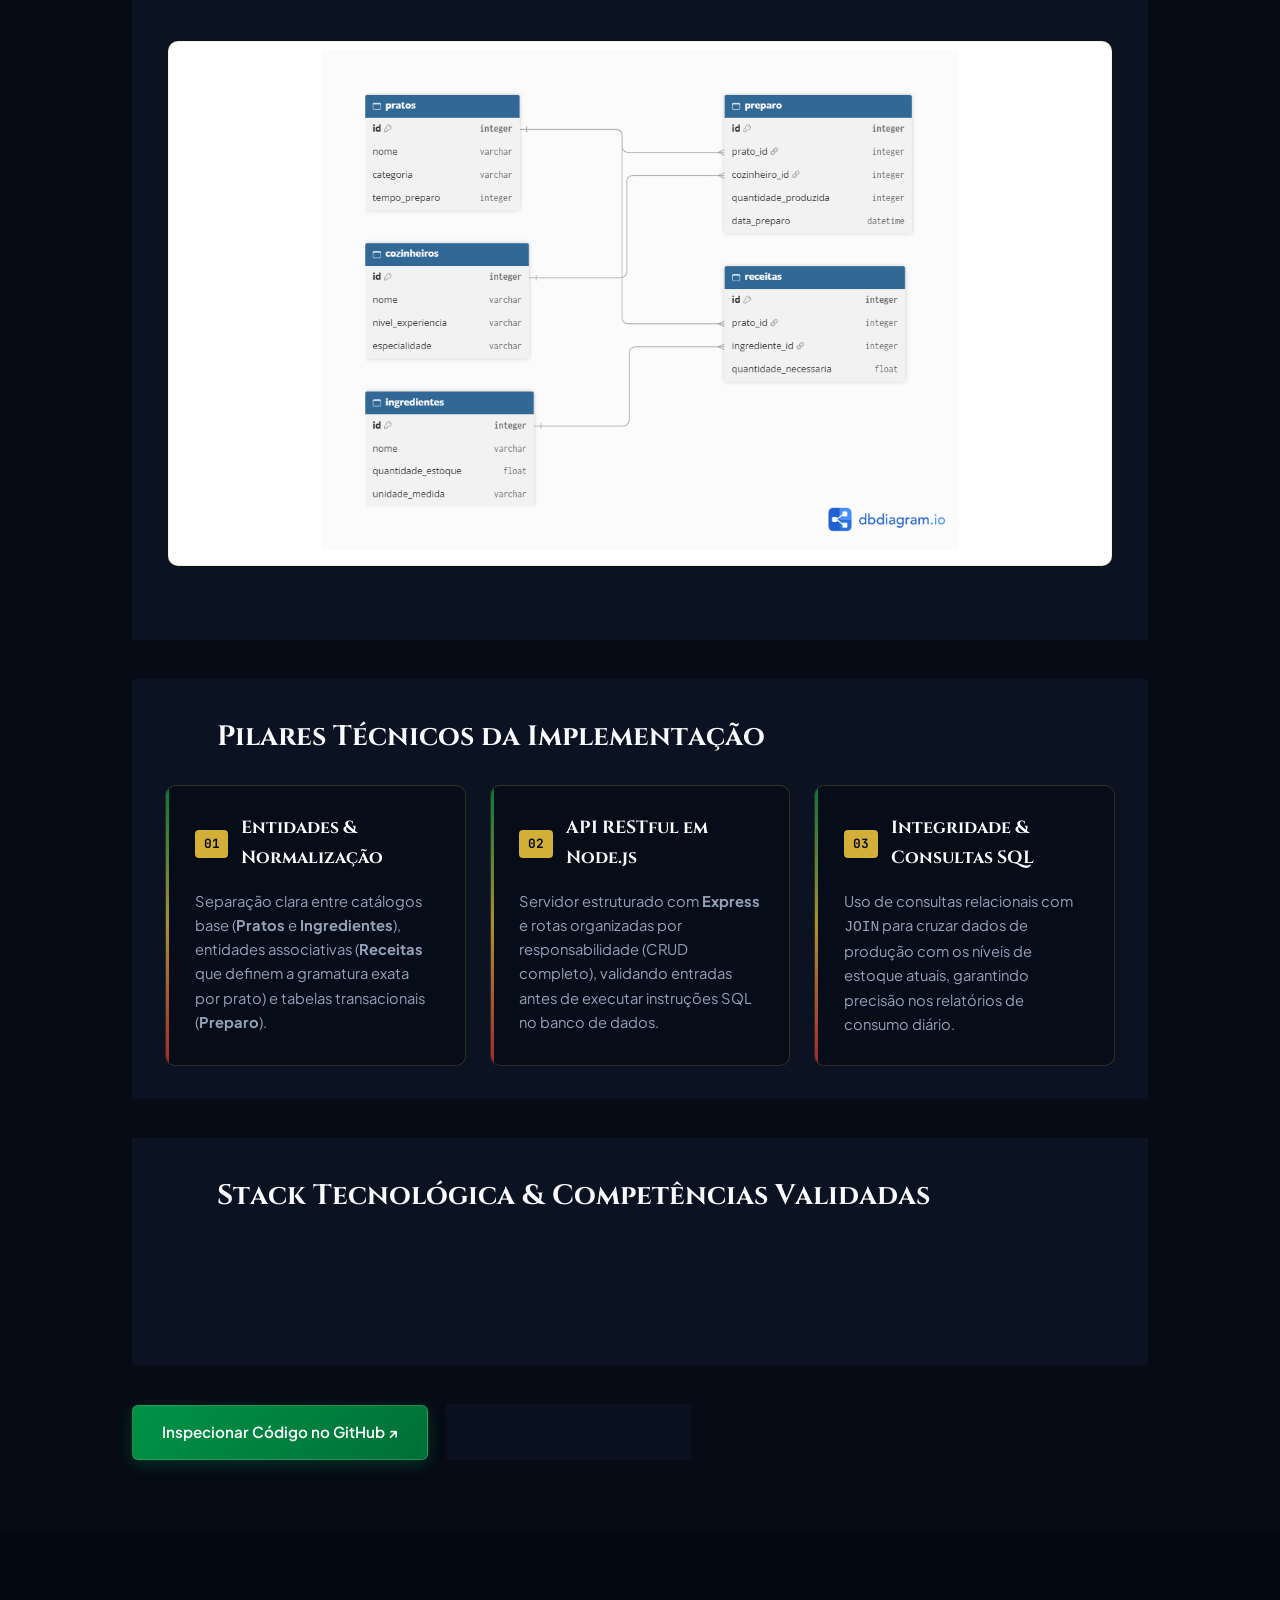
==== commit bd06c0ed: "Evolucao dos projetos: estudos de caso detalhados no Metroid e Cozinha Japonesa" ====
--- a/projeto-cozinha.html
+++ b/projeto-cozinha.html
@@ -6,12 +6,200 @@
   <title>Sistema de Controle de Estoque para Restaurante | Gabriel Cardoso</title>
   <link rel="stylesheet" href="css/variables.css">
   <link rel="stylesheet" href="css/main.css">
+  <style>
+    /* Estilos específicos de destaque técnico para páginas de Estudo de Caso */
+    .case-study-meta {
+      display: grid;
+      grid-template-columns: repeat(auto-fit, minmax(200px, 1fr));
+      gap: 1rem;
+      margin: 2rem 0 2.5rem 0;
+      padding: 1.5rem;
+      background: rgba(6, 11, 22, 0.75);
+      border: 1px solid var(--border-subtle);
+      border-left: 4px solid var(--accent-gold);
+      border-radius: 10px;
+    }
+
+    .meta-item {
+      display: flex;
+      flex-direction: column;
+      gap: 0.3rem;
+    }
+
+    .meta-label {
+      font-family: var(--font-mono);
+      font-size: 0.72rem;
+      color: var(--accent-gold);
+      text-transform: uppercase;
+      letter-spacing: 1px;
+    }
+
+    .meta-value {
+      font-family: var(--font-sans);
+      font-size: 0.95rem;
+      font-weight: 600;
+      color: var(--italy-white);
+    }
+
+    .engineering-grid {
+      display: grid;
+      grid-template-columns: repeat(auto-fit, minmax(290px, 1fr));
+      gap: 1.5rem;
+      margin-top: 1.5rem;
+    }
+
+    .eng-pillar-card {
+      background: rgba(6, 11, 22, 0.7);
+      border: 1px solid var(--border-subtle);
+      border-radius: 10px;
+      padding: 1.8rem;
+      position: relative;
+      overflow: hidden;
+      transition: transform 0.3s cubic-bezier(0.2, 0.8, 0.2, 1), border-color 0.3s ease, box-shadow 0.3s ease;
+    }
+
+    .eng-pillar-card::before {
+      content: '';
+      position: absolute;
+      top: 0;
+      left: 0;
+      width: 3px;
+      height: 100%;
+      background: linear-gradient(to bottom, var(--italy-green), var(--accent-gold), var(--italy-red));
+      opacity: 0.8;
+    }
+
+    .eng-pillar-card:hover {
+      transform: translateY(-5px);
+      border-color: var(--border-glow);
+      box-shadow: 0 12px 28px rgba(0, 0, 0, 0.5);
+    }
+
+    .eng-pillar-header {
+      display: flex;
+      align-items: center;
+      gap: 0.8rem;
+      margin-bottom: 0.9rem;
+    }
+
+    .eng-badge-num {
+      font-family: var(--font-mono);
+      font-size: 0.8rem;
+      font-weight: 700;
+      color: var(--bg-deep);
+      background: var(--accent-gold);
+      padding: 0.2rem 0.55rem;
+      border-radius: 4px;
+    }
+
+    .eng-pillar-card h4 {
+      font-family: var(--font-display);
+      color: var(--italy-white);
+      font-size: 1.1rem;
+      margin: 0;
+    }
+
+    .eng-pillar-card p {
+      color: var(--text-muted);
+      font-size: 0.92rem;
+      line-height: 1.65;
+      margin: 0;
+    }
+
+    .problem-solution-split {
+      display: grid;
+      grid-template-columns: 1fr 1fr;
+      gap: 1.5rem;
+      margin-top: 1.5rem;
+    }
+
+    .ps-box {
+      padding: 1.5rem;
+      border-radius: 10px;
+      background: rgba(6, 11, 22, 0.65);
+      border: 1px solid var(--border-subtle);
+    }
+
+    .ps-box.problem {
+      border-top: 3px solid var(--italy-red);
+    }
+
+    .ps-box.solution {
+      border-top: 3px solid var(--italy-green);
+    }
+
+    .ps-title {
+      font-family: var(--font-mono);
+      font-size: 0.82rem;
+      text-transform: uppercase;
+      letter-spacing: 1px;
+      margin-bottom: 0.8rem;
+      display: flex;
+      align-items: center;
+      gap: 0.5rem;
+    }
+
+    .ps-box.problem .ps-title { color: #f87171; }
+    .ps-box.solution .ps-title { color: #4ade80; }
+
+    .media-showcase {
+      position: relative;
+      border-radius: 10px;
+      overflow: hidden;
+      border: 1px solid var(--border-subtle);
+      background: #040811;
+      padding: 0.5rem;
+      transition: border-color 0.3s ease, box-shadow 0.3s ease;
+    }
+
+    .media-showcase:hover {
+      border-color: var(--accent-gold);
+      box-shadow: 0 0 25px rgba(212, 175, 55, 0.18);
+    }
+
+    .new-feature-badge {
+      font-family: var(--font-mono);
+      font-size: 0.72rem;
+      background: rgba(0, 146, 70, 0.18);
+      color: #4ade80;
+      border: 1px solid rgba(0, 146, 70, 0.45);
+      padding: 0.25rem 0.7rem;
+      border-radius: 99px;
+      text-transform: uppercase;
+      letter-spacing: 1px;
+      display: inline-block;
+      margin-bottom: 0.8rem;
+    }
+
+    @media (max-width: 768px) {
+      .problem-solution-split {
+        grid-template-columns: 1fr;
+      }
+    }
+  </style>
 </head>
 <body>
 
-  <!-- CURSOR PERSONALIZADO -->
-  <div class="cursor-dot" id="cursor-dot"></div>
-  <div class="cursor-ring" id="cursor-ring"></div>
+  <!-- ELMO DE CAVALEIRO SUTIL AO FUNDO -->
+  <svg class="knight-bg-watermark" viewBox="0 0 300 300" fill="none" xmlns="http://www.w3.org/2000/svg">
+    <defs>
+      <radialGradient id="knightGlow" cx="50%" cy="50%" r="50%">
+        <stop offset="0%" stop-color="#d4af37" stop-opacity="0.25"/>
+        <stop offset="100%" stop-color="#040811" stop-opacity="0"/>
+      </radialGradient>
+    </defs>
+    <circle cx="150" cy="150" r="130" fill="url(#knightGlow)"/>
+    <path d="M150 25C105 25 72 55 72 100V165L90 195V245C90 262 104 275 120 275H180C196 275 210 262 210 245V195L228 165V100C228 55 195 25 150 25Z" stroke="#d4af37" stroke-width="3.5" fill="rgba(13, 22, 40, 0.4)" stroke-linejoin="round"/>
+    <path d="M150 25V275" stroke="#d4af37" stroke-width="2.5" stroke-dasharray="6 3"/>
+    <rect x="88" y="105" width="124" height="26" rx="4" stroke="#d4af37" stroke-width="3" fill="rgba(212, 175, 55, 0.08)"/>
+    <line x1="102" y1="118" x2="138" y2="118" stroke="#009246" stroke-width="4" stroke-linecap="round"/>
+    <line x1="162" y1="118" x2="198" y2="118" stroke="#ce2b37" stroke-width="4" stroke-linecap="round"/>
+  </svg>
+
+  <!-- CURSOR TÁTICO PERSONALIZADO -->
+  <div class="cursor-ring" id="cursor-ring">
+    <div class="cursor-dot-inner"></div>
+  </div>
 
   <!-- ANIMAÇÃO DE ENTRADA: ESTANDARTE DO CAVALEIRO -->
   <div id="gate-overlay" class="gate-overlay">
@@ -22,10 +210,11 @@
         <div class="italy-ribbon"><span></span><span></span><span></span></div>
         <span class="crest-initials">GN</span>
       </div>
-      <span class="lock-text">CARREGANDO ESTRATÉGIA BACK-END</span>
+      <span class="lock-text">CARREGANDO ARQUITETURA FULL-STACK</span>
     </div>
   </div>
 
+  <!-- BARRA DE NAVEGAÇÃO -->
   <header class="navbar">
     <a href="index.html" class="logo">
       <svg width="22" height="24" viewBox="0 0 24 26" fill="none" xmlns="http://www.w3.org/2000/svg">
@@ -37,6 +226,7 @@
     <nav>
       <ul class="nav-links">
         <li><a href="index.html#sobre">O Cavaleiro</a></li>
+        <li><a href="index.html#habilidades">Biblioteca</a></li>
         <li><a href="index.html#projetos">Conquistas</a></li>
         <li><a href="index.html#contato">Convocação</a></li>
       </ul>
@@ -44,92 +234,174 @@
   </header>
 
   <main class="container section">
-    <span class="badge-tag">Full-Stack &bull; Banco de Dados Relacional &bull; Node.js & MySQL</span>
+    <span class="badge-tag">Estudo de Caso Full-Stack &bull; Banco de Dados Relacional &bull; Node.js & MySQL</span>
     
-    <h1 style="font-family: var(--font-display); font-size: clamp(1.8rem, 4vw, 2.5rem); margin: 1.2rem 0; color: var(--italy-white); line-height: 1.25;">
+    <h1 class="gold-shimmer" style="font-family: var(--font-display); font-size: clamp(1.9rem, 4vw, 2.8rem); margin: 1.2rem 0 0.8rem 0; line-height: 1.25;">
       Sistema de Controle de Estoque para Restaurante (Cozinha Japonesa)
     </h1>
-    <p style="color: var(--text-muted); margin-bottom: 2.5rem; font-size: 1.05rem; line-height: 1.7;">
-      Uma solução estruturada do zero para resolver um dos maiores gargalos operacionais no setor de gastronomia: o desperdício de insumos, a falta de rastreabilidade e a desatualização de inventário em tempo real.
+    <p style="color: var(--text-muted); font-size: 1.1rem; line-height: 1.75; max-width: 850px;">
+      Aplicação web desenvolvida de ponta a ponta para atuar como o cérebro operacional de uma cozinha profissional. O sistema integra <strong>fichas técnicas (receitas)</strong> diretamente ao inventário de insumos, garantindo baixa automática de estoque, rastreabilidade de preparo e eliminação de gargalos logísticos.
     </p>
 
-    <!-- Seção de Demonstração: Modelo Relacional DER / MER -->
-    <div class="card reveal" style="margin-bottom: 2.5rem; text-align: center; padding: 2rem;">
-      <div class="section-header" style="margin-bottom: 1rem;">
-        <h3 style="font-family: var(--font-display); color: var(--accent-gold); font-size: 1.25rem;">
-          01. A Planta Baixa dos Dados (Modelagem Relacional DER / MER)
-        </h3>
-      </div>
-      <p style="color: var(--text-muted); font-size: 0.95rem; margin-bottom: 1.5rem; text-align: left; line-height: 1.7;">
-        Antes de escrever qualquer linha de código de programação, o projeto exigiu uma arquitetura rigorosa de banco de dados. O diagrama abaixo demonstra o mapeamento lógico e conceitual que garante que nenhuma informação fique solta ou duplicada. Cada tabela cumpre um papel crítico no ecossistema da cozinha.
-      </p>
-      <img src="assets/cozinha-mer.png" alt="Diagrama DER do Sistema de Cozinha" style="width: 100%; max-height: 500px; object-fit: contain; border-radius: 8px; border: 1px solid var(--border-subtle); background: #fff; padding: 0.5rem;" onerror="this.src='https://via.placeholder.com/800x450/0d1628/d4af37?text=Diagrama+DER+do+Sistema'">
-      <p style="font-family: var(--font-mono); font-size: 0.8rem; color: var(--accent-gold); margin-top: 1rem;">
+    <!-- METADADOS EXECUTIVOS DO PROJETO -->
+    <div class="case-study-meta reveal">
+      <div class="meta-item">
+        <span class="meta-label">Escopo & Objetivo</span>
+        <span class="meta-value">Gestão de Insumos & Auditoria</span>
+      </div>
+      <div class="meta-item">
+        <span class="meta-label">Stack Tecnológica</span>
+        <span class="meta-value">Node.js, Express, MySQL & JS</span>
+      </div>
+      <div class="meta-item">
+        <span class="meta-label">Engenharia de Dados</span>
+        <span class="meta-value">DER/MER Normalizado (3FN)</span>
+      </div>
+      <div class="meta-item">
+        <span class="meta-label">Status & Repositório</span>
+        <span class="meta-value">Código Versionado no GitHub</span>
+      </div>
+    </div>
+
+    <!-- SEÇÃO 01: O PROBLEMA REAL E A SOLUÇÃO DE ENGENHARIA -->
+    <div class="card reveal" style="margin-bottom: 2.5rem;">
+      <div class="section-header" style="margin-bottom: 1rem;">
+        <h2><span class="sec-num">01</span> <span class="char-title-anim">Contexto do Desafio & Solução Aplicada</span></h2>
+      </div>
+      <p style="color: var(--text-muted); line-height: 1.8;">
+        Em restaurantes de culinária japonesa, o controle rigoroso de ingredientes frescos de alto custo (como salmão, atum e insumos específicos) é crítico para a margem financeira. Sem um sistema integrado, a cozinha opera no escuro até que um item acabe no meio do expediente.
+      </p>
+
+      <div class="problem-solution-split">
+        <div class="ps-box problem">
+          <div class="ps-title">⚠️ Gargalos Operacionais Enfrentados</div>
+          <ul style="color: var(--text-muted); font-size: 0.92rem; line-height: 1.7; padding-left: 1.1rem; display: flex; flex-direction: column; gap: 0.6rem;">
+            <li><strong>Desperdício e Ruptura de Estoque:</strong> Falta de visibilidade sobre o consumo real de ingredientes a cada prato vendido.</li>
+            <li><strong>Dados Fragmentados:</strong> Fichas técnicas isoladas do inventário, exigindo cálculos manuais propensos a erro humano.</li>
+            <li><strong>Falta de Rastreabilidade:</strong> Impossibilidade de auditar quem preparou cada lote ou prato durante os turnos de serviço.</li>
+          </ul>
+        </div>
+
+        <div class="ps-box solution">
+          <div class="ps-title">✅ Arquitetura & Solução Implementada</div>
+          <ul style="color: var(--text-muted); font-size: 0.92rem; line-height: 1.7; padding-left: 1.1rem; display: flex; flex-direction: column; gap: 0.6rem;">
+            <li><strong>Baixa Transacional Inteligente:</strong> O registro de preparo de um prato consulta sua ficha técnica e abate automaticamente os insumos no MySQL.</li>
+            <li><strong>Banco Relacional Normalizado:</strong> Integridade referencial estrita entre pratos, receitas, ingredientes e equipe.</li>
+            <li><strong>Auditoria de Produção:</strong> Histórico completo vinculando cozinheiros, horários e pratos produzidos para controle gerencial.</li>
+          </ul>
+        </div>
+      </div>
+    </div>
+
+    <!-- SEÇÃO 02: DEMONSTRAÇÃO COMPLETA DO SISTEMA EM FUNCIONAMENTO (NOVO GIF) -->
+    <div class="card reveal" style="margin-bottom: 2.5rem; padding: 2.2rem;">
+      <span class="new-feature-badge">✦ Demonstração Interativa Completa</span>
+      <div class="section-header" style="margin-bottom: 1rem;">
+        <h2><span class="sec-num">02</span> <span class="char-title-anim">Sistema em Ação: Fluxo Operacional Completo</span></h2>
+      </div>
+      <p style="color: var(--text-muted); font-size: 0.98rem; margin-bottom: 1.5rem; line-height: 1.75;">
+        A gravação abaixo demonstra o sistema operando de ponta a ponta: navegação entre módulos, consulta de cardápio, gerenciamento de ingredientes, cadastro de registros e atualização dinâmica da interface em comunicação direta com a API em Node.js.
+      </p>
+      <div class="media-showcase" style="text-align: center;">
+        <img src="assets/cozinha-funcionamento .gif" alt="Demonstração completa do Sistema de Cozinha em funcionamento" style="width: 100%; max-height: 540px; object-fit: contain; border-radius: 6px;" onerror="this.src='https://via.placeholder.com/800x450/0d1628/d4af37?text=Demonstracao+Completa+do+Sistema'">
+      </div>
+      <p style="font-family: var(--font-mono); font-size: 0.8rem; color: var(--accent-gold); margin-top: 1rem; text-align: center;">
+        [ Fluxo Full-Stack: Requisições assíncronas, validação de dados e sincronização em tempo real com MySQL ]
+      </p>
+    </div>
+
+    <!-- SEÇÃO 03: INTERFACE ATUALIZADA DO PAINEL DE CONTROLE -->
+    <div class="card reveal" style="margin-bottom: 2.5rem; padding: 2.2rem;">
+      <div class="section-header" style="margin-bottom: 1rem;">
+        <h2><span class="sec-num">03</span> <span class="char-title-anim">Interface Atualizada: Painel de Controle Operacional</span></h2>
+      </div>
+      <p style="color: var(--text-muted); font-size: 0.98rem; margin-bottom: 1.5rem; line-height: 1.75;">
+        A interface passou por um refinamento visual e estrutural para oferecer clareza imediata à equipe da cozinha e aos gestores. O painel exibe de forma organizada os pratos disponíveis, os níveis críticos de estoque e os controles rápidos de operação.
+      </p>
+      <div class="media-showcase" style="text-align: center;">
+        <img src="assets/Cozinha-atualizado.png" alt="Interface Atualizada do Painel de Controle de Cozinha Japonesa" style="width: 100%; max-height: 540px; object-fit: contain; border-radius: 6px;" onerror="this.src='https://via.placeholder.com/800x450/0d1628/d4af37?text=Painel+Atualizado+da+Cozinha'">
+      </div>
+      <p style="font-family: var(--font-mono); font-size: 0.8rem; color: var(--accent-gold); margin-top: 1rem; text-align: center;">
+        [ Dashboard operacional atualizado com foco em usabilidade, leitura rápida e resposta síncrona ]
+      </p>
+    </div>
+
+    <!-- SEÇÃO 04: ENGENHARIA DE BANCO DE DADOS (DER / MER) -->
+    <div class="card reveal" style="margin-bottom: 2.5rem; padding: 2.2rem;">
+      <div class="section-header" style="margin-bottom: 1rem;">
+        <h2><span class="sec-num">04</span> <span class="char-title-anim">Planta Baixa dos Dados: Modelagem Relacional (DER / MER)</span></h2>
+      </div>
+      <p style="color: var(--text-muted); font-size: 0.98rem; margin-bottom: 1.5rem; line-height: 1.75;">
+        Antes de codificar o back-end, toda a estrutura de dados foi projetada através de diagramas de Entidade-Relacionamento. Essa modelagem evita redundância de informações e garante integridade através de chaves primárias (PK) e estrangeiras (FK).
+      </p>
+      <div class="media-showcase" style="text-align: center; background: #ffffff;">
+        <img src="assets/cozinha-mer.png" alt="Diagrama DER do Sistema de Cozinha" style="width: 100%; max-height: 500px; object-fit: contain; border-radius: 6px;" onerror="this.src='https://via.placeholder.com/800x450/0d1628/d4af37?text=Diagrama+DER+do+Sistema'">
+      </div>
+      <p style="font-family: var(--font-mono); font-size: 0.8rem; color: var(--accent-gold); margin-top: 1rem; text-align: center;">
         [ Arquitetura relacional interligando Pratos, Cozinheiros, Ingredientes, Receitas e Histórico de Preparo ]
       </p>
     </div>
 
-    <!-- Seção de Demonstração: Painel da Aplicação -->
-    <div class="card reveal" style="margin-bottom: 2.5rem; text-align: center; padding: 2rem;">
-      <div class="section-header" style="margin-bottom: 1rem;">
-        <h3 style="font-family: var(--font-display); color: var(--accent-gold); font-size: 1.25rem;">
-          02. O Painel de Controle Operacional (Interface & Integração)
-        </h3>
-      </div>
-      <p style="color: var(--text-muted); font-size: 0.95rem; margin-bottom: 1.5rem; text-align: left; line-height: 1.7;">
-        A interface foi desenhada para ser limpa, objetiva e funcional. O painel interage de forma síncrona com o servidor, permitindo que a equipe visualize instantaneamente os pratos disponíveis no cardápio e o status atual do estoque de cada ingrediente base.
-      </p>
-      <img src="assets/cozinha-painel.png" alt="Painel do Controle de Cozinha Japonesa" style="width: 100%; max-height: 500px; object-fit: contain; border-radius: 8px; border: 1px solid var(--border-subtle);" onerror="this.src='https://via.placeholder.com/800x450/0d1628/d4af37?text=Painel+de+Controle+Operacional'">
-      <p style="font-family: var(--font-mono); font-size: 0.8rem; color: var(--accent-gold); margin-top: 1rem;">
-        [ Painel web integrado via Node.js e MySQL para monitoramento de pratos e inventário de insumos ]
-      </p>
-    </div>
-
-    <!-- Exposição detalhada em linguagem acessível -->
+    <!-- SEÇÃO 05: PILARES DA ARQUITETURA BACK-END E DADOS -->
     <div class="card reveal" style="margin-bottom: 2.5rem;">
-      <h2 style="margin-bottom: 1.2rem;"><span class="sec-num">03</span> O Problema Real e a Solução Aplicada</h2>
-      <p style="color: var(--text-muted); line-height: 1.8; margin-bottom: 1.2rem;">
-        Em restaurantes de culinária japonesa, a precisão no manuseio de ingredientes frescos (como peixes nobres e vegetais específicos) é vital. Sem um sistema centralizado, os estabelecimentos sofrem com perdas financeiras por desperdício ou falta de insumos no meio do expediente.
-      </p>
-      <p style="color: var(--text-muted); line-height: 1.8; margin-bottom: 1.2rem;">
-        Este software foi construído para atuar como o cérebro logístico da cozinha. Através dele, cada prato cadastrado está diretamente vinculado à sua ficha técnica (receita). Quando um prato é produzido, o sistema sabe exatamente quais ingredientes e em que quantidades foram consumidos do estoque geral.
-      </p>
-      <p style="color: var(--text-muted); line-height: 1.8;">
-        Além disso, o registro de quem preparou o prato (cozinheiros) garante total responsabilidade operacional e histórico auditável dentro do restaurante.
-      </p>
-    </div>
-
-    <!-- Grid Detalhado de Engenharia e Banco de Dados -->
-    <div class="skills-grid reveal" style="margin-bottom: 2.5rem;">
-      <div class="skill-category">
-        <h3>A Estrutura do Banco de Dados</h3>
-        <p style="color: var(--text-muted); font-size: 0.9rem; margin-bottom: 1rem; line-height: 1.6;">
-          O coração deste projeto é a modelagem relacional. Utilizando <strong>MySQL e SQL</strong>, criei tabelas perfeitamente normalizadas que conversam entre si através de chaves primárias e estrangeiras:
-        </p>
-        <ul>
-          <li><strong>Pratos & Ingredientes:</strong> Catálogo base de produtos e insumos.</li>
-          <li><strong>Cozinheiros:</strong> Registros da equipe e níveis de experiência.</li>
-          <li><strong>Receitas:</strong> Ficha técnica que calcula os insumos por prato.</li>
-          <li><strong>Preparo:</strong> Histórico transacional que audita a produção diária.</li>
-        </ul>
-      </div>
-
-      <div class="skill-category">
-        <h3>A Tecnologia por Trás (Back-End)</h3>
-        <p style="color: var(--text-muted); font-size: 0.9rem; margin-bottom: 1rem; line-height: 1.6;">
-          Para dar vida ao banco de dados e exibi-lo na web, estruturei a aplicação utilizando tecnologias modernas e focadas em desempenho:
-        </p>
-        <ul>
-          <li><strong>Node.js & Express:</strong> Servidor e rotas organizadas de comunicação.</li>
-          <li><strong>Conexão Persistente:</strong> Estabilidade nas consultas (queries DDL/DML).</li>
-          <li><strong>Código Limpo:</strong> Organização modular para futuras expansões.</li>
-        </ul>
-      </div>
-    </div>
-
-    <div class="hero-actions" style="justify-content: flex-start;">
-      <a href="https://github.com/EzaquielAngel/Sistema-Profissional-de-Cozinha" target="_blank" class="btn btn-primary">Repositório Oficial no GitHub ↗</a>
-      <a href="index.html" class="btn btn-outline">Voltar ao Portfólio</a>
+      <div class="section-header" style="margin-bottom: 1rem;">
+        <h2><span class="sec-num">05</span> <span class="char-title-anim">Pilares Técnicos da Implementação</span></h2>
+      </div>
+
+      <div class="engineering-grid">
+        <div class="eng-pillar-card">
+          <div class="eng-pillar-header">
+            <span class="eng-badge-num">01</span>
+            <h4>Entidades & Normalização</h4>
+          </div>
+          <p>
+            Separação clara entre catálogos base (<strong>Pratos</strong> e <strong>Ingredientes</strong>), entidades associativas (<strong>Receitas</strong> que definem a gramatura exata por prato) e tabelas transacionais (<strong>Preparo</strong>).
+          </p>
+        </div>
+
+        <div class="eng-pillar-card">
+          <div class="eng-pillar-header">
+            <span class="eng-badge-num">02</span>
+            <h4>API RESTful em Node.js</h4>
+          </div>
+          <p>
+            Servidor estruturado com <strong>Express</strong> e rotas organizadas por responsabilidade (CRUD completo), validando entradas antes de executar instruções SQL no banco de dados.
+          </p>
+        </div>
+
+        <div class="eng-pillar-card">
+          <div class="eng-pillar-header">
+            <span class="eng-badge-num">03</span>
+            <h4>Integridade & Consultas SQL</h4>
+          </div>
+          <p>
+            Uso de consultas relacionais com <code>JOIN</code> para cruzar dados de produção com os níveis de estoque atuais, garantindo precisão nos relatórios de consumo diário.
+          </p>
+        </div>
+      </div>
+    </div>
+
+    <!-- SEÇÃO 06: STACK TECNOLÓGICA -->
+    <div class="card reveal" style="margin-bottom: 2.5rem;">
+      <div class="section-header" style="margin-bottom: 1rem;">
+        <h2><span class="sec-num">06</span> <span class="char-title-anim">Stack Tecnológica & Competências Validadas</span></h2>
+      </div>
+      <div class="tech-list" style="margin-top: 1rem;">
+        <span class="tech-badge">Node.js</span>
+        <span class="tech-badge">Express.js</span>
+        <span class="tech-badge">MySQL</span>
+        <span class="tech-badge">SQL (DDL / DML / JOINs)</span>
+        <span class="tech-badge">Modelagem DER / MER</span>
+        <span class="tech-badge">JavaScript (ES6+)</span>
+        <span class="tech-badge">HTML5 & CSS3</span>
+        <span class="tech-badge">Git & GitHub</span>
+      </div>
+    </div>
+
+    <!-- AÇÕES FINAIS -->
+    <div class="hero-actions" style="justify-content: flex-start; gap: 1.2rem;">
+      <a href="https://github.com/EzaquielAngel/Sistema-Profissional-de-Cozinha" target="_blank" class="btn btn-primary">Inspecionar Código no GitHub ↗</a>
+      <a href="index.html#projetos" class="btn btn-outline">← Voltar para Conquistas</a>
     </div>
   </main>
 
@@ -145,34 +417,56 @@
         setTimeout(() => gateOverlay.classList.add('open'), 250);
       }
 
-      // 2. Cursor Personalizado
-      const dot = document.getElementById('cursor-dot');
-      const ring = document.getElementById('cursor-ring');
-      if (dot && ring && window.matchMedia('(pointer: fine)').matches) {
+      // 2. Animação Letra por Letra nos Títulos das Seções
+      document.querySelectorAll('.char-title-anim').forEach((el) => {
+        const text = el.textContent.trim();
+        el.textContent = '';
+        [...text].forEach((char, index) => {
+          const span = document.createElement('span');
+          span.textContent = char === ' ' ? '\u00A0' : char;
+          span.classList.add('char-animate');
+          span.style.animationDelay = `${0.08 + index * 0.02}s`;
+          el.appendChild(span);
+        });
+      });
+
+      // 3. Cursor Tático Otimizado (Sem Delay)
+      const cursorRing = document.getElementById('cursor-ring');
+      if (cursorRing && window.matchMedia('(pointer: fine)').matches) {
+        let mouseX = 0;
+        let mouseY = 0;
+        let animationFrameId = null;
+
         window.addEventListener('mousemove', (e) => {
-          dot.style.left = `${e.clientX}px`;
-          dot.style.top = `${e.clientY}px`;
-          ring.animate({ left: `${e.clientX}px`, top: `${e.clientY}px` }, { duration: 180, fill: 'forwards' });
-        });
+          mouseX = e.clientX;
+          mouseY = e.clientY;
+          if (!animationFrameId) {
+            animationFrameId = requestAnimationFrame(() => {
+              cursorRing.style.transform = `translate3d(${mouseX}px, ${mouseY}px, 0)`;
+              animationFrameId = null;
+            });
+          }
+        }, { passive: true });
+
         document.addEventListener('mouseover', (e) => {
-          if (e.target.closest('a, button, .card, .skill-category')) {
-            ring.classList.add('active');
+          if (e.target.closest('a, button, .card, .eng-pillar-card, .media-showcase')) {
+            cursorRing.classList.add('active');
           } else {
-            ring.classList.remove('active');
+            cursorRing.classList.remove('active');
           }
         });
       }
 
-      // 3. Efeito Spotlight
+      // 4. Efeito Spotlight nos Cards
       document.addEventListener('mousemove', (e) => {
-        document.querySelectorAll('.card, .skill-category').forEach((card) => {
+        document.querySelectorAll('.card, .eng-pillar-card').forEach((card) => {
           const rect = card.getBoundingClientRect();
           card.style.setProperty('--mouse-x', `${e.clientX - rect.left}px`);
           card.style.setProperty('--mouse-y', `${e.clientY - rect.top}px`);
         });
-      });
-
-      // 4. Scroll Reveal
+      }, { passive: true });
+
+      // 5. Scroll Reveal
       const observer = new IntersectionObserver((entries) => {
         entries.forEach((entry) => {
           if (entry.isIntersecting) entry.target.classList.add('visible');
--- a/css/main.css
+++ b/css/main.css
@@ -21,46 +21,101 @@
   background-attachment: fixed;
 }
 
-/* --- CURSOR PERSONALIZADO (Desktop) --- */
+/* --- ELMO DE CAVALEIRO MEGALOMANÍACO AO FUNDO --- */
+.knight-bg-watermark {
+  position: fixed;
+  right: -20px;
+  bottom: -40px;
+  width: 580px;
+  height: 580px;
+  opacity: 0.14;
+  pointer-events: none;
+  z-index: 0;
+  filter: drop-shadow(0 0 35px rgba(212, 175, 55, 0.25));
+  animation: float-knight-megalomania 9s ease-in-out infinite;
+}
+
+@keyframes float-knight-megalomania {
+  0%, 100% { 
+    transform: translateY(0px) rotate(0deg) scale(1); 
+    filter: drop-shadow(0 0 25px rgba(212, 175, 55, 0.2));
+  }
+  50% { 
+    transform: translateY(-18px) rotate(-1.2deg) scale(1.03); 
+    filter: drop-shadow(0 0 45px rgba(212, 175, 55, 0.45));
+  }
+}
+
+/* --- CURSOR TÁTICO PERSONALIZADO (OTIMIZADO E ÁGIL) --- */
 @media (pointer: fine) {
-  body, a, button, .project-card {
-    cursor: none;
+  body, html, a, button, input, textarea, .project-card, .library-book, .modal-close-btn, [onclick], * {
+    cursor: none !important;
   }
-}
-
-.cursor-dot {
-  position: fixed;
-  top: 0;
-  left: 0;
-  width: 8px;
-  height: 8px;
-  background-color: var(--accent-gold);
-  border-radius: 50%;
-  pointer-events: none;
-  z-index: 99999;
-  transform: translate(-50%, -50%);
-  transition: width 0.2s, height 0.2s, background-color 0.2s;
-}
-
-.cursor-ring {
-  position: fixed;
-  top: 0;
-  left: 0;
-  width: 36px;
-  height: 36px;
-  border: 1.5px solid rgba(212, 175, 55, 0.6);
-  border-radius: 50%;
-  pointer-events: none;
-  z-index: 99998;
-  transform: translate(-50%, -50%);
-  transition: width 0.25s ease, height 0.25s ease, border-color 0.25s ease, background-color 0.25s ease;
-}
-
-.cursor-ring.active {
-  width: 54px;
-  height: 54px;
-  border-color: var(--italy-green);
-  background-color: rgba(0, 146, 70, 0.1);
+
+  .cursor-ring {
+    position: fixed;
+    top: 0;
+    left: 0;
+    width: 28px;
+    height: 28px;
+    pointer-events: none !important;
+    transform: translate3d(0, 0, 0);
+    margin-left: -14px;
+    margin-top: -14px;
+    z-index: 999999;
+    transition: width 0.15s ease, height 0.15s ease;
+    display: flex;
+    align-items: center;
+    justify-content: center;
+    will-change: transform;
+  }
+
+  .cursor-ring * {
+    pointer-events: none !important;
+  }
+
+  .cursor-ring::before {
+    content: '';
+    position: absolute;
+    width: 2px;
+    height: 24px;
+    background: linear-gradient(to bottom, #009246, #fff, #ce2b37);
+    box-shadow: 0 0 6px var(--accent-gold);
+  }
+
+  .cursor-ring::after {
+    content: '';
+    position: absolute;
+    width: 24px;
+    height: 2px;
+    background: linear-gradient(to right, #009246, #fff, #ce2b37);
+    box-shadow: 0 0 6px var(--accent-gold);
+  }
+
+  .cursor-dot-inner {
+    position: absolute;
+    width: 6px;
+    height: 6px;
+    background-color: var(--accent-gold);
+    border-radius: 50%;
+    box-shadow: 0 0 8px var(--accent-gold);
+  }
+
+  .cursor-ring.active {
+    width: 44px;
+    height: 44px;
+    margin-left: -22px;
+    margin-top: -22px;
+    border-color: var(--italy-green);
+    background-color: rgba(0, 146, 70, 0.12);
+    box-shadow: 0 0 15px rgba(0, 146, 70, 0.3);
+  }
+}
+
+@media (pointer: coarse) {
+  .cursor-ring {
+    display: none !important;
+  }
 }
 
 /* --- ANIMAÇÃO DE ENTRADA: O ESTANDARTE DO CAVALEIRO --- */
@@ -235,7 +290,7 @@
   width: 100%;
 }
 
-/* --- HERO SECTION & LETRAS ANIMADAS --- */
+/* --- HERO SECTION --- */
 .hero {
   min-height: 82vh;
   display: flex;
@@ -245,9 +300,9 @@
   padding: 4rem 2rem;
   position: relative;
   overflow: hidden;
-}
-
-/* Linhas táticas de campo sutil ao fundo */
+  z-index: 1;
+}
+
 .tactical-pitch-bg {
   position: absolute;
   width: 600px;
@@ -291,31 +346,6 @@
   letter-spacing: 1px;
 }
 
-.hero h1 {
-  font-family: var(--font-display);
-  font-size: clamp(2.2rem, 5vw, 3.6rem);
-  font-weight: 800;
-  margin: 1.2rem 0;
-  color: var(--italy-white);
-  line-height: 1.2;
-  letter-spacing: 1px;
-}
-
-/* Animação individual de letras */
-.char-animate {
-  display: inline-block;
-  opacity: 0;
-  transform: translateY(22px) rotateX(-40deg);
-  animation: charReveal 0.6s cubic-bezier(0.2, 0.8, 0.2, 1) forwards;
-}
-
-@keyframes charReveal {
-  to {
-    opacity: 1;
-    transform: translateY(0) rotateX(0deg);
-  }
-}
-
 .gold-shimmer {
   background: linear-gradient(90deg, var(--accent-gold), #fff3b0, var(--accent-gold));
   background-size: 200% auto;
@@ -328,11 +358,34 @@
   to { background-position: 200% center; }
 }
 
-.hero p {
-  color: var(--text-muted);
-  font-size: 1.1rem;
-  max-width: 640px;
-  margin: 0 auto 2.2rem auto;
+/* --- ANIMAÇÃO LETRA POR LETRA --- */
+.char-animate {
+  display: inline-block;
+  opacity: 0;
+  transform: translateY(15px);
+  animation: charReveal 0.4s cubic-bezier(0.2, 0.8, 0.2, 1) forwards;
+}
+
+@keyframes charReveal {
+  to {
+    opacity: 1;
+    transform: translateY(0);
+  }
+}
+
+.typing-cursor-gold {
+  display: inline-block;
+  width: 2px;
+  height: 1.1em;
+  background-color: var(--accent-gold);
+  margin-left: 3px;
+  vertical-align: middle;
+  animation: blink-gold-cursor 0.7s infinite;
+}
+
+@keyframes blink-gold-cursor {
+  0%, 100% { opacity: 1; }
+  50% { opacity: 0; }
 }
 
 .hero-actions {
@@ -387,6 +440,8 @@
   max-width: 1080px;
   margin: 0 auto;
   padding: 4.5rem 2rem;
+  position: relative;
+  z-index: 1;
 }
 
 .section-header {
@@ -417,7 +472,7 @@
   border: 1px solid rgba(212, 175, 55, 0.3);
 }
 
-.card, .skill-category, .project-card {
+.card, .library-book, .project-card {
   background: var(--bg-surface);
   backdrop-filter: blur(12px);
   border: 1px solid var(--border-subtle);
@@ -428,8 +483,7 @@
   transition: transform 0.35s cubic-bezier(0.2, 0.8, 0.2, 1), border-color 0.35s ease, box-shadow 0.35s ease;
 }
 
-/* Efeito de brilho que segue o cursor */
-.card::before, .skill-category::before, .project-card::before {
+.card::before, .library-book::before, .project-card::before {
   content: '';
   position: absolute;
   inset: 0;
@@ -439,115 +493,367 @@
   pointer-events: none;
 }
 
-.card:hover::before, .skill-category:hover::before, .project-card:hover::before {
+.card:hover::before, .library-book:hover::before, .project-card:hover::before {
   opacity: 1;
 }
 
-.card:hover, .project-card:hover, .skill-category:hover {
+.card:hover, .project-card:hover, .library-book:hover {
   border-color: var(--border-glow);
   transform: translateY(-5px);
   box-shadow: 0 12px 30px rgba(0, 0, 0, 0.45);
 }
 
-/* --- ANIMAÇÃO DO CAVALEIRO / ESPADAS PERTO DOS PROJETOS --- */
-.knight-companion {
-  display: flex;
-  align-items: center;
-  gap: 0.8rem;
-  background: rgba(13, 22, 40, 0.85);
-  border: 1px solid var(--border-subtle);
-  padding: 0.5rem 1rem;
+/* --- QUADRO DE PERFIL / RETRATO DO CAVALEIRO --- */
+.profile-card {
+  display: flex;
+  flex-direction: column;
+  align-items: center;
+  text-align: center;
+}
+
+.knight-portrait-wrapper {
+  position: relative;
+  width: 170px;
+  height: 170px;
+  margin-bottom: 1.8rem;
+  border-radius: 50%;
+  padding: 6px;
+  background: linear-gradient(135deg, var(--accent-gold), #8a6d1c, var(--accent-gold));
+  box-shadow: 0 0 25px rgba(212, 175, 55, 0.35), inset 0 0 12px rgba(0, 0, 0, 0.8);
+  transition: transform 0.4s cubic-bezier(0.2, 0.8, 0.2, 1), box-shadow 0.4s ease;
+}
+
+.knight-portrait-wrapper:hover {
+  transform: scale(1.05);
+  box-shadow: 0 0 35px rgba(212, 175, 55, 0.65);
+}
+
+.knight-portrait-inner {
+  width: 100%;
+  height: 100%;
+  border-radius: 50%;
+  overflow: hidden;
+  border: 3px solid var(--bg-deep);
+  background-color: #0d1628;
+  position: relative;
+}
+
+.knight-portrait-inner img {
+  width: 100%;
+  height: 100%;
+  object-fit: cover;
+  object-position: center top;
+  transition: transform 0.5s ease;
+}
+
+.knight-portrait-wrapper:hover .knight-portrait-inner img {
+  transform: scale(1.08);
+}
+
+.portrait-italy-badge {
+  position: absolute;
+  bottom: -6px;
+  left: 50%;
+  transform: translateX(-50%);
+  display: flex;
+  width: 64px;
+  height: 10px;
   border-radius: 99px;
-}
-
-.knight-svg {
-  width: 34px;
-  height: 34px;
-  animation: knight-float 3s ease-in-out infinite;
-}
-
-.sword-left {
-  transform-origin: center;
-  animation: sword-clash-left 3.5s ease-in-out infinite;
-}
-
-.sword-right {
-  transform-origin: center;
-  animation: sword-clash-right 3.5s ease-in-out infinite;
-}
-
-@keyframes knight-float {
-  0%, 100% { transform: translateY(0px); }
-  50% { transform: translateY(-4px); }
-}
-
-@keyframes sword-clash-left {
-  0%, 100% { transform: rotate(0deg); }
-  50% { transform: rotate(-8deg); }
-}
-
-@keyframes sword-clash-right {
-  0%, 100% { transform: rotate(0deg); }
-  50% { transform: rotate(8deg); }
-}
-
-.knight-caption {
+  overflow: hidden;
+  border: 1.5px solid var(--accent-gold);
+  box-shadow: 0 4px 10px rgba(0, 0, 0, 0.6);
+  z-index: 2;
+}
+
+.portrait-italy-badge span:nth-child(1) { flex: 1; background: var(--italy-green); }
+.portrait-italy-badge span:nth-child(2) { flex: 1; background: var(--italy-white); }
+.portrait-italy-badge span:nth-child(3) { flex: 1; background: var(--italy-red); }
+
+.profile-text {
+  text-align: left;
+  width: 100%;
+}
+
+.paragraph-reveal {
+  opacity: 0;
+  transform: translateY(20px);
+  transition: opacity 0.8s cubic-bezier(0.2, 0.8, 0.2, 1), transform 0.8s cubic-bezier(0.2, 0.8, 0.2, 1);
+}
+
+.paragraph-reveal.is-visible {
+  opacity: 1;
+  transform: translateY(0);
+}
+
+/* --- BIBLIOTECA DE CONHECIMENTO (LIVROS TÉCNICOS) --- */
+.library-grid {
+  display: grid;
+  grid-template-columns: repeat(auto-fit, minmax(280px, 1fr));
+  gap: 1.8rem;
+  margin-top: 1.5rem;
+}
+
+.library-book {
+  padding: 1.8rem;
+  cursor: pointer;
+  display: flex;
+  flex-direction: column;
+  gap: 1.2rem;
+}
+
+.library-book::after {
+  content: '';
+  position: absolute;
+  top: 0;
+  left: 0;
+  width: 100%;
+  height: 3px;
+  background: linear-gradient(90deg, var(--italy-green), var(--accent-gold), var(--italy-red));
+  opacity: 0.85;
+}
+
+.book-cover {
+  display: flex;
+  justify-content: space-between;
+  align-items: center;
+  gap: 0.5rem;
+}
+
+.book-icon {
+  font-size: 2rem;
+}
+
+.book-cat-tag {
+  font-family: var(--font-mono);
+  font-size: 0.68rem;
+  padding: 0.25rem 0.65rem;
+  border-radius: 99px;
+  text-transform: uppercase;
+  letter-spacing: 0.8px;
+  text-align: right;
+}
+
+.tag-active {
+  background: rgba(0, 146, 70, 0.12);
+  color: var(--italy-green);
+  border: 1px solid rgba(0, 146, 70, 0.35);
+}
+
+.tag-learning {
+  background: rgba(212, 175, 55, 0.12);
+  color: var(--accent-gold);
+  border: 1px solid rgba(212, 175, 55, 0.35);
+}
+
+.tag-course {
+  background: rgba(0, 102, 204, 0.15);
+  color: #60a5fa;
+  border: 1px solid rgba(0, 102, 204, 0.4);
+}
+
+.tag-basic {
+  background: rgba(148, 163, 184, 0.15);
+  color: #cbd5e1;
+  border: 1px solid rgba(148, 163, 184, 0.35);
+}
+
+.book-info h3 {
+  font-family: var(--font-display);
+  color: var(--italy-white);
+  font-size: 1.2rem;
+  margin-bottom: 0.4rem;
+}
+
+.book-hint {
   font-family: var(--font-mono);
   font-size: 0.78rem;
   color: var(--accent-gold);
 }
 
-/* --- GRIDS & CARDS DE PROJETO --- */
-.skills-grid, .projects-grid {
+/* --- MODAL DO LIVRO TÉCNICO --- */
+.book-modal-overlay {
+  position: fixed;
+  inset: 0;
+  background: rgba(4, 8, 17, 0.85);
+  backdrop-filter: blur(10px);
+  z-index: 10000;
+  display: flex;
+  justify-content: center;
+  align-items: center;
+  padding: 1.5rem;
+  opacity: 0;
+  visibility: hidden;
+  transition: opacity 0.3s ease, visibility 0.3s ease;
+}
+
+.book-modal-overlay.active {
+  opacity: 1;
+  visibility: visible;
+}
+
+.book-modal-card {
+  background: #0d1628;
+  border: 1px solid var(--accent-gold);
+  border-top: 4px solid var(--accent-gold);
+  width: 100%;
+  max-width: 600px;
+  border-radius: 12px;
+  padding: 2.5rem;
+  position: relative;
+  box-shadow: 0 20px 50px rgba(0, 0, 0, 0.7), inset 0 0 20px rgba(212, 175, 55, 0.1);
+  transform: translateY(20px) scale(0.95);
+  transition: transform 0.3s cubic-bezier(0.2, 0.8, 0.2, 1);
+}
+
+.book-modal-overlay.active .book-modal-card {
+  transform: translateY(0) scale(1);
+}
+
+.modal-close-btn {
+  position: absolute;
+  top: 1.2rem;
+  right: 1.2rem;
+  background: rgba(212, 175, 55, 0.1);
+  color: var(--accent-gold);
+  border: 1px solid rgba(212, 175, 55, 0.3);
+  width: 32px;
+  height: 32px;
+  border-radius: 50%;
+  font-size: 1rem;
+  cursor: pointer;
+  display: flex;
+  justify-content: center;
+  align-items: center;
+  transition: all 0.2s ease;
+}
+
+.modal-close-btn:hover {
+  background: var(--accent-gold);
+  color: var(--bg-deep);
+}
+
+.modal-header {
+  display: flex;
+  align-items: center;
+  gap: 1.2rem;
+  margin-bottom: 1.8rem;
+  padding-bottom: 1.2rem;
+  border-bottom: 1px solid var(--border-subtle);
+}
+
+.book-icon-large {
+  font-size: 2.8rem;
+}
+
+.modal-header h2 {
+  font-family: var(--font-display);
+  color: var(--italy-white);
+  font-size: 1.5rem;
+  margin-top: 0.4rem;
+}
+
+.modal-body-scroll {
+  display: flex;
+  flex-direction: column;
+  gap: 1.2rem;
+  max-height: 60vh;
+  overflow-y: auto;
+  padding-right: 0.5rem;
+}
+
+.modal-section h4 {
+  font-family: var(--font-mono);
+  font-size: 0.85rem;
+  color: var(--accent-gold);
+  text-transform: uppercase;
+  letter-spacing: 1px;
+  margin-bottom: 0.3rem;
+}
+
+.modal-section p {
+  color: var(--text-muted);
+  font-size: 0.95rem;
+  line-height: 1.6;
+}
+
+/* --- GRIMÓRIO DE PROJETOS & CONQUISTAS --- */
+.projects-grid {
   display: grid;
-  grid-template-columns: repeat(auto-fit, minmax(300px, 1fr));
-  gap: 1.8rem;
-}
-
-.skill-category h3 {
-  font-family: var(--font-display);
-  color: var(--accent-gold);
-  font-size: 1.15rem;
-  margin-bottom: 0.8rem;
-}
-
-.skill-category ul {
-  list-style: none;
-  color: var(--text-muted);
-}
-
-.skill-category li {
-  margin-bottom: 0.5rem;
-  display: flex;
-  align-items: center;
-  gap: 0.5rem;
-}
-
-.skill-category li::before {
-  content: '◆';
-  color: var(--italy-green);
-  font-size: 0.7rem;
+  grid-template-columns: repeat(auto-fit, minmax(340px, 1fr));
+  gap: 2rem;
+  margin-top: 1.5rem;
+}
+
+.project-card {
+  padding: 2.2rem 2rem;
+  display: flex;
+  flex-direction: column;
+  cursor: pointer;
+}
+
+.project-card::after {
+  content: '';
+  position: absolute;
+  top: 0;
+  left: 0;
+  width: 100%;
+  height: 3px;
+  background: linear-gradient(90deg, var(--italy-green), var(--accent-gold), var(--italy-red));
+  opacity: 0.85;
+}
+
+.project-cat {
+  font-family: var(--font-mono);
+  font-size: 0.75rem;
+  color: var(--accent-gold);
+  text-transform: uppercase;
+  letter-spacing: 1.5px;
+  background: rgba(212, 175, 55, 0.08);
+  padding: 0.3rem 0.8rem;
+  border-radius: 4px;
+  border: 1px solid rgba(212, 175, 55, 0.2);
+  display: inline-block;
+  margin-bottom: 1rem;
 }
 
 .project-card h3 {
   font-family: var(--font-display);
   color: var(--italy-white);
   font-size: 1.3rem;
-  margin: 0.5rem 0 0.8rem 0;
-}
-
-.project-cat {
+  margin-bottom: 0.8rem;
+  line-height: 1.35;
+}
+
+.project-problem-box {
+  background: rgba(6, 11, 22, 0.75);
+  border: 1px solid rgba(212, 175, 55, 0.18);
+  border-left: 3px solid var(--accent-gold);
+  padding: 0.8rem 1rem;
+  border-radius: 6px;
+  margin-bottom: 1rem;
+}
+
+.problem-label {
   font-family: var(--font-mono);
   font-size: 0.75rem;
   color: var(--accent-gold);
   text-transform: uppercase;
-  letter-spacing: 1px;
-}
-
-.project-card p {
+  display: block;
+  margin-bottom: 0.3rem;
+}
+
+.project-problem-box p {
+  font-size: 0.88rem !important;
+  color: var(--text-muted) !important;
+  margin-bottom: 0 !important;
+}
+
+.project-desc {
   color: var(--text-muted);
   font-size: 0.95rem;
-  margin-bottom: 1.4rem;
+  margin-bottom: 1.5rem;
+  line-height: 1.6;
+  flex-grow: 1;
 }
 
 .tech-list {
@@ -558,14 +864,27 @@
   margin-bottom: 1.5rem;
 }
 
-.tech-list li {
+.tech-badge {
   background: rgba(0, 102, 204, 0.15);
-  border: 1px solid rgba(0, 102, 204, 0.3);
+  border: 1px solid rgba(0, 102, 204, 0.35);
   font-size: 0.75rem;
-  padding: 0.25rem 0.65rem;
-  border-radius: 4px;
+  padding: 0.3rem 0.7rem;
+  border-radius: 6px;
   color: #cbd5e1;
   font-family: var(--font-mono);
+  transition: all 0.25s ease;
+}
+
+.project-card:hover .tech-badge {
+  border-color: rgba(0, 102, 204, 0.6);
+  background: rgba(0, 102, 204, 0.25);
+  color: var(--italy-white);
+}
+
+.project-footer {
+  margin-top: auto;
+  border-top: 1px solid rgba(255, 255, 255, 0.05);
+  padding-top: 1.2rem;
 }
 
 .link-detail {
@@ -583,11 +902,229 @@
   gap: 0.8rem;
 }
 
-/* --- REVEAL AO ROLAR A PÁGINA --- */
+/* --- BRASÃO / ESCUDO DE HONRA DINÂMICO --- */
+.knight-emblem-badge {
+  display: flex;
+  align-items: center;
+  gap: 1rem;
+  background: linear-gradient(135deg, rgba(13, 22, 40, 0.9), rgba(6, 11, 22, 0.95));
+  border: 1px solid var(--border-glow);
+  padding: 0.6rem 1.2rem;
+  border-radius: 99px;
+  box-shadow: 0 4px 20px rgba(0, 0, 0, 0.5), inset 0 0 12px rgba(212, 175, 55, 0.15);
+  position: relative;
+  overflow: hidden;
+  transition: transform 0.3s ease, box-shadow 0.3s ease;
+}
+
+.knight-emblem-badge:hover {
+  transform: translateY(-3px) scale(1.02);
+  box-shadow: 0 8px 25px rgba(212, 175, 55, 0.3), inset 0 0 18px rgba(212, 175, 55, 0.3);
+}
+
+.emblem-shield-wrap {
+  width: 42px;
+  height: 42px;
+  display: flex;
+  justify-content: center;
+  align-items: center;
+  position: relative;
+}
+
+.emblem-svg {
+  width: 100%;
+  height: 100%;
+  animation: emblem-float 3.5s ease-in-out infinite;
+  filter: drop-shadow(0 0 6px rgba(212, 175, 55, 0.4));
+}
+
+.emblem-sword-left {
+  transform-origin: center;
+  animation: emblem-clash-l 4s ease-in-out infinite;
+}
+
+.emblem-sword-right {
+  transform-origin: center;
+  animation: emblem-clash-r 4s ease-in-out infinite;
+}
+
+@keyframes emblem-float {
+  0%, 100% { transform: translateY(0px) rotate(0deg); }
+  50% { transform: translateY(-3px) rotate(1.5deg); }
+}
+
+@keyframes emblem-clash-l {
+  0%, 100% { transform: rotate(0deg); }
+  50% { transform: rotate(-6deg); }
+}
+
+@keyframes emblem-clash-r {
+  0%, 100% { transform: rotate(0deg); }
+  50% { transform: rotate(6deg); }
+}
+
+.emblem-text-wrap {
+  display: flex;
+  flex-direction: column;
+}
+
+.emblem-title {
+  font-family: var(--font-mono);
+  font-size: 0.75rem;
+  font-weight: 700;
+  color: var(--accent-gold);
+  letter-spacing: 1.5px;
+  text-transform: uppercase;
+}
+
+.emblem-sub {
+  font-family: var(--font-sans);
+  font-size: 0.8rem;
+  color: var(--text-muted);
+}
+
+/* --- SEÇÃO DE CONVOCAÇÃO EXECUTIVA (CONTATO) --- */
+.contact-exec-card {
+  padding: 3rem 2.5rem;
+  border-top: 3px solid var(--accent-gold);
+  position: relative;
+}
+
+.exec-badge {
+  font-family: var(--font-mono);
+  font-size: 0.75rem;
+  color: var(--italy-green);
+  background: rgba(0, 146, 70, 0.1);
+  border: 1px solid rgba(0, 146, 70, 0.3);
+  padding: 0.3rem 0.8rem;
+  border-radius: 99px;
+  text-transform: uppercase;
+  letter-spacing: 1px;
+  display: inline-block;
+  margin-bottom: 1rem;
+}
+
+.contact-grid {
+  display: grid;
+  grid-template-columns: 1fr 1.15fr;
+  gap: 3rem;
+  align-items: start;
+}
+
+.contact-info h3 {
+  font-family: var(--font-display);
+  color: var(--italy-white);
+  font-size: 1.4rem;
+  margin-bottom: 0.8rem;
+}
+
+.contact-channels {
+  display: flex;
+  flex-direction: column;
+  gap: 1.2rem;
+}
+
+.channel-label {
+  font-family: var(--font-mono);
+  font-size: 0.75rem;
+  color: var(--accent-gold);
+  text-transform: uppercase;
+  letter-spacing: 1px;
+}
+
+.email-copy-box {
+  display: flex;
+  align-items: center;
+  justify-content: space-between;
+  background: rgba(6, 11, 22, 0.9);
+  border: 1px solid var(--border-subtle);
+  padding: 0.6rem 0.9rem;
+  border-radius: 6px;
+  margin-top: 0.4rem;
+  font-family: var(--font-mono);
+  font-size: 0.85rem;
+  color: var(--italy-white);
+}
+
+.btn-copy-small {
+  background: rgba(212, 175, 55, 0.12);
+  color: var(--accent-gold);
+  border: 1px solid rgba(212, 175, 55, 0.35);
+  padding: 0.25rem 0.6rem;
+  border-radius: 4px;
+  font-size: 0.72rem;
+  font-family: var(--font-mono);
+  cursor: pointer;
+  transition: all 0.2s ease;
+}
+
+.btn-copy-small:hover {
+  background: var(--accent-gold);
+  color: var(--bg-deep);
+}
+
+.channel-links {
+  display: flex;
+  gap: 1rem;
+  margin-top: 0.5rem;
+}
+
+.convocation-form {
+  display: flex;
+  flex-direction: column;
+  gap: 1.1rem;
+}
+
+.form-group {
+  display: flex;
+  flex-direction: column;
+  gap: 0.4rem;
+}
+
+.form-group label {
+  font-family: var(--font-mono);
+  font-size: 0.78rem;
+  color: var(--accent-gold);
+  letter-spacing: 0.5px;
+}
+
+.form-group input,
+.form-group textarea {
+  width: 100%;
+  background: rgba(6, 11, 22, 0.9);
+  border: 1px solid var(--border-subtle);
+  border-radius: 6px;
+  padding: 0.85rem 1rem;
+  color: var(--italy-white);
+  font-family: var(--font-sans);
+  font-size: 0.95rem;
+  transition: border-color 0.3s ease, box-shadow 0.3s ease;
+}
+
+.form-group input:focus,
+.form-group textarea:focus {
+  outline: none;
+  border-color: var(--accent-gold);
+  box-shadow: 0 0 12px rgba(212, 175, 55, 0.25);
+}
+
+.form-group textarea {
+  resize: vertical;
+  min-height: 120px;
+}
+
+@media (max-width: 768px) {
+  .contact-grid {
+    grid-template-columns: 1fr;
+    gap: 2rem;
+  }
+}
+
+/* --- SCROLL REVEAL & SKILLS GRID (PARA PÁGINAS DE PROJETO) --- */
 .reveal {
   opacity: 0;
-  transform: translateY(28px);
-  transition: opacity 0.7s ease, transform 0.7s ease;
+  transform: translateY(25px);
+  transition: opacity 0.8s cubic-bezier(0.2, 0.8, 0.2, 1), transform 0.8s cubic-bezier(0.2, 0.8, 0.2, 1);
 }
 
 .reveal.visible {
@@ -595,38 +1132,58 @@
   transform: translateY(0);
 }
 
-/* --- CONTATO E RODAPÉ --- */
-.contact-card {
+.skills-grid {
+  display: grid;
+  grid-template-columns: repeat(auto-fit, minmax(320px, 1fr));
+  gap: 2rem;
+  margin-top: 1.5rem;
+}
+
+.skill-category {
+  background: var(--bg-surface);
+  backdrop-filter: blur(12px);
+  border: 1px solid var(--border-subtle);
+  padding: 2.2rem 2rem;
+  border-radius: 12px;
+  position: relative;
+  overflow: hidden;
+  transition: transform 0.35s cubic-bezier(0.2, 0.8, 0.2, 1), border-color 0.35s ease, box-shadow 0.35s ease;
+}
+
+.skill-category h3 {
+  font-family: var(--font-display);
+  color: var(--accent-gold);
+  font-size: 1.25rem;
+  margin-bottom: 1.2rem;
+}
+
+.skill-category ul {
+  list-style: none;
+  display: flex;
+  flex-direction: column;
+  gap: 0.8rem;
+}
+
+.skill-category li {
+  color: var(--text-muted);
+  font-size: 0.95rem;
+  background: rgba(6, 11, 22, 0.5);
+  padding: 0.6rem 0.9rem;
+  border-radius: 6px;
+  border: 1px solid rgba(255, 255, 255, 0.03);
+}
+
+/* --- RODAPÉ PROFISSIONAL --- */
+.footer {
   text-align: center;
   padding: 3rem 2rem;
-  border-top: 2px solid var(--italy-green);
-  border-bottom: 2px solid var(--italy-red);
-}
-
-.contact-links {
-  display: flex;
-  justify-content: center;
-  gap: 1.2rem;
-  margin-top: 1.5rem;
-  flex-wrap: wrap;
-}
-
-.footer {
-  text-align: center;
-  padding: 2.5rem;
   color: var(--text-muted);
   border-top: 1px solid var(--border-subtle);
+  font-family: var(--font-mono);
   font-size: 0.85rem;
-}
-
-/* Responsividade Mobile */
-@media (max-width: 768px) {
-  .navbar {
-    padding: 1rem 1.5rem;
-    flex-direction: column;
-    gap: 0.8rem;
-  }
-  .nav-links {
-    gap: 1.2rem;
-  }
+  letter-spacing: 0.5px;
+  position: relative;
+  z-index: 1;
+  background: rgba(4, 8, 17, 0.6);
+  backdrop-filter: blur(8px);
 }
